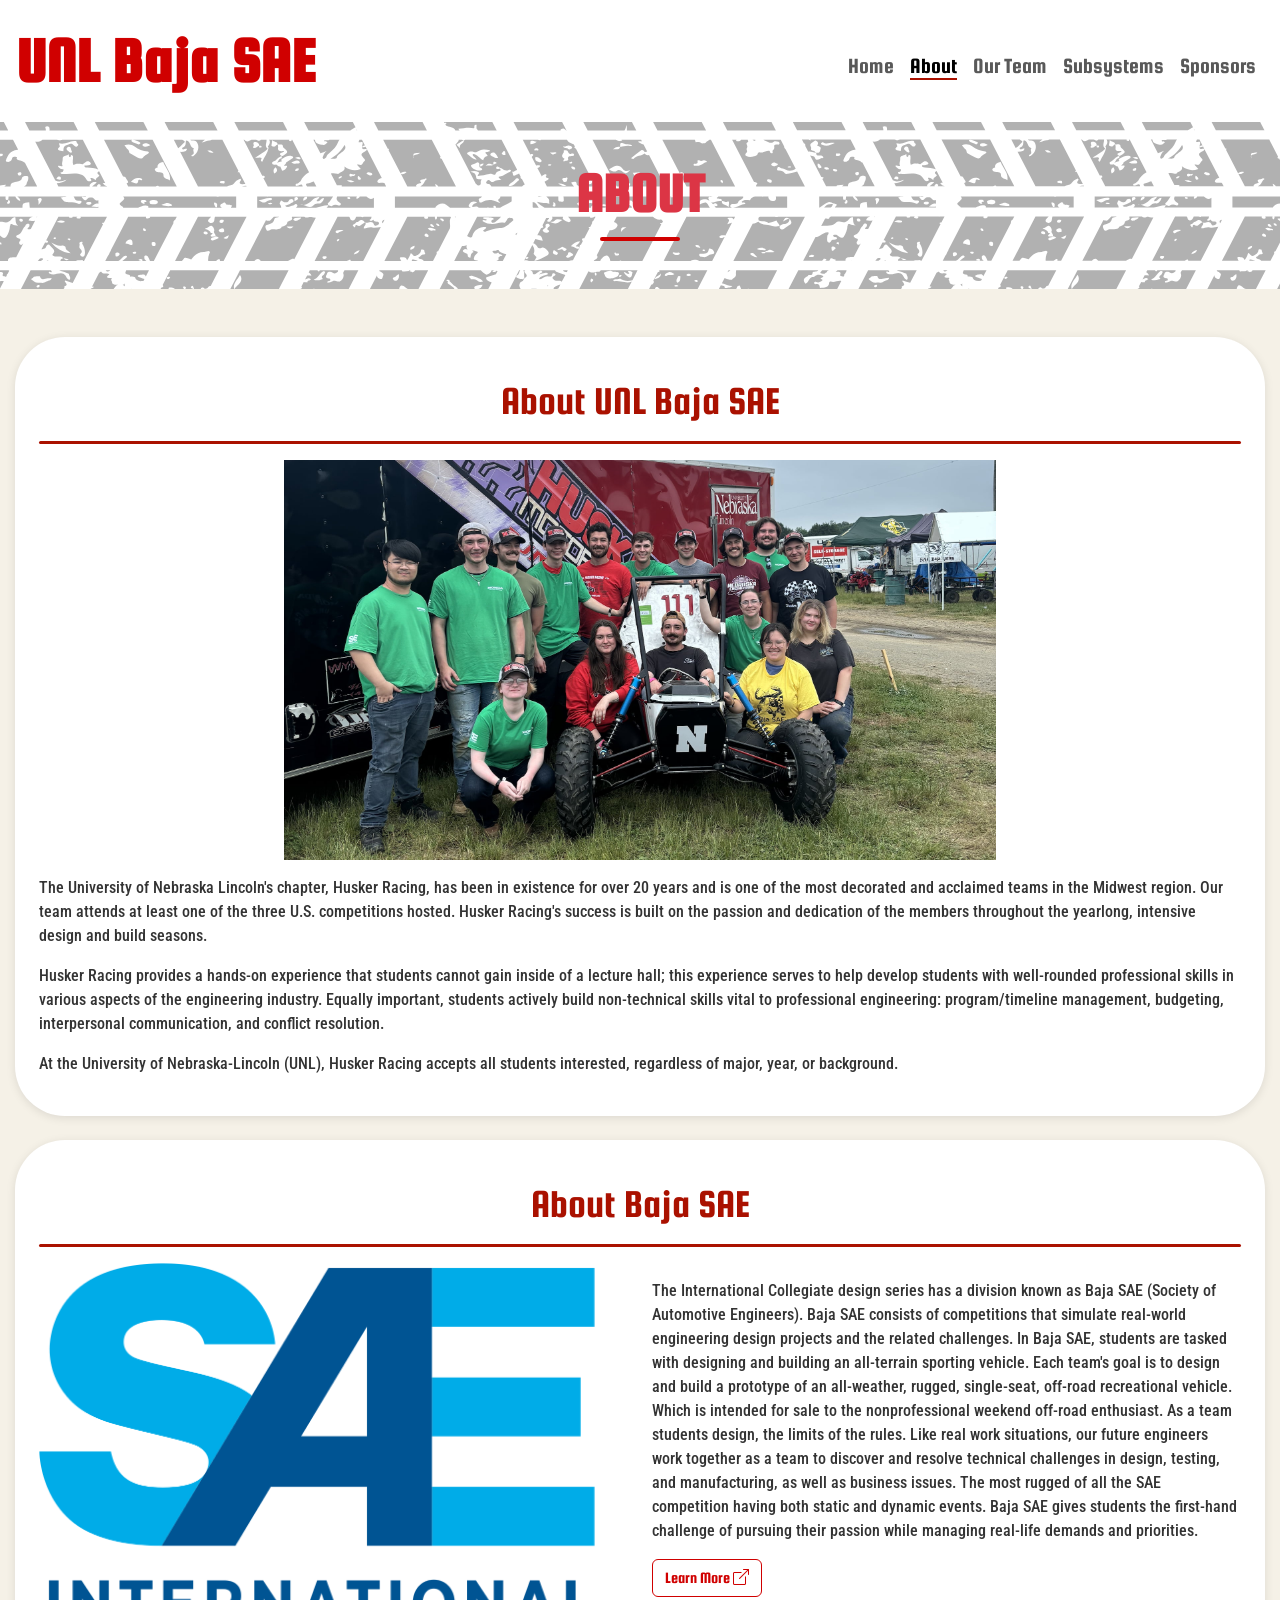
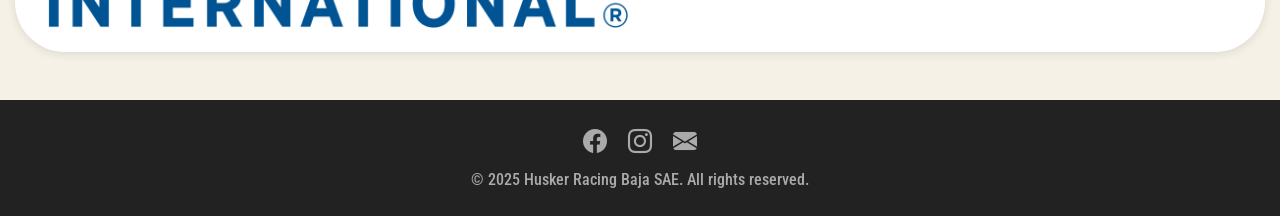
==== about/index.html @ 821fab27 "Update UI, fonts, mobile responsive ness and sponsor page" ====
<!DOCTYPE html>
<html lang="en">

<head>
  <meta charset="UTF-8">
  <meta name="viewport" content="width=device-width, initial-scale=1.0">
  <title>About - UNL Baja SAE</title>
  <meta name="description"
    content="About UNL Baja SAE: a student-led engineering team dedicated to designing, building, and competing in off-road vehicle challenges.">
  <meta property="og:image" content="https://unl-baja-sae.github.io/unl-baja-sae/images/logo.png">
  <meta property="og:url" content="https://unl-baja-sae.github.io/unl-baja-sae/about/">

  <link rel="preload" as="image" href="../images/image-20250615-183707-6cdb8ff7.jpg">
  <link rel="icon" type="image/x-icon" href="../favicon/favicon.ico">

  <link rel="icon" type="image/png" sizes="16x16" href="../favicon/favicon-16x16.png">
  <link rel="icon" type="image/png" sizes="32x32" href="../favicon/favicon-32x32.png">
  <link rel="icon" type="image/png" sizes="48x48" href="../favicon/favicon-48x48.png">

  <link rel="apple-touch-icon" sizes="180x180" href="../favicon/apple-touch-icon.png">
  <link rel="icon" type="image/png" sizes="192x192" href="../favicon/android-chrome-192x192.png">
  <link rel="icon" type="image/png" sizes="512x512" href="../favicon/android-chrome-512x512.png">

  <link rel="preload" href="https://fonts.googleapis.com/css2?family=Roboto+Condensed:wght@500&family=Squada+One&display=swap"
    as="style" onload="this.onload=null;this.rel='stylesheet'">
  <noscript>
    <link href="https://fonts.googleapis.com/css2?family=Roboto+Condensed:wght@500&family=Squada+One&display=swap"
      rel="stylesheet">
  </noscript>

  <link rel="preload" href="https://cdn.jsdelivr.net/npm/bootstrap-icons@1.11.3/font/bootstrap-icons.css" as="style"
    onload="this.onload=null;this.rel='stylesheet'">

  <link rel="preload" href="https://cdn.jsdelivr.net/npm/bootstrap@5.3.8/dist/css/bootstrap.min.css" as="style"
    onload="this.onload=null;this.rel='stylesheet'">
  <noscript>
    <link href="https://cdn.jsdelivr.net/npm/bootstrap@5.3.8/dist/css/bootstrap.min.css" rel="stylesheet">
  </noscript>

  <link rel="stylesheet" href="../css/style.css">
</head>

<body>

  <nav class="navbar navbar-expand-lg navbar-light bg-white fixed-top">
    <div class="container navbar-container">
      <a class="navbar-brand" href="../">UNL Baja SAE</a>

      <button class="navbar-toggler ms-auto" type="button" data-bs-toggle="collapse" data-bs-target="#navbarNav"
        aria-controls="navbarNav" aria-expanded="false" aria-label="Toggle navigation">
        <span class="navbar-toggler-icon"></span>
      </button>

      <div class="collapse navbar-collapse justify-content-end" id="navbarNav">
        <ul class="navbar-nav">
          <li class="nav-item"><a class="nav-link" href="../">Home</a></li>
          <li class="nav-item"><a class="nav-link active" href="#">About</a></li>
          <li class="nav-item"><a class="nav-link" href="../team/">Our Team</a></li>
          <li class="nav-item"><a class="nav-link" href="../subsystems/">Subsystems</a>
          </li>
          <li class="nav-item"><a class="nav-link " href="../sponsors/">Sponsors</a>
          </li>
        </ul>
      </div>
    </div>
  </nav>

  <main class="pt-3 mt-5">
    <div class="section-heading text-center my-5">
      <h1 class="fw-bold text-uppercase text-danger display-4">
        About
      </h1>
      <div class="heading-underline mx-auto mt-2"></div>
    </div>
    <div class="container content-container p-4 mt-4">
      <h1>About UNL Baja SAE</h1>
      <hr class="heading-line">

      <image class="main-img" src="../images/image-20250615-183707-6cdb8ff7.jpg" alt="Image of team"
        aria-label="Image of team"></image>
      <p>
        The University of Nebraska Lincoln's chapter, Husker Racing, has been in existence for over 20
        years and is one of the most decorated and acclaimed teams in the Midwest region. Our team attends
        at least one of the three U.S. competitions hosted. Husker Racing's success is built on the passion and
        dedication of the members throughout the yearlong, intensive design and build seasons.
      </p>
      <p>
        Husker Racing provides a hands-on experience that students cannot gain inside of a lecture
        hall; this experience serves to help develop students with well-rounded professional skills in various
        aspects of the engineering industry. Equally important, students actively build non-technical skills
        vital
        to professional engineering: program/timeline management, budgeting, interpersonal
        communication, and conflict resolution.
      </p>
      <p>
        At the University of Nebraska-Lincoln (UNL), Husker Racing accepts all students interested,
        regardless of major, year, or background.
      </p>
    </div>

    <div class="container content-container p-4 mt-4">

      <h1>About Baja SAE</h1>
      <hr class="heading-line">

      <div class="row row-cols-1 row-cols-lg-2">
        <div class="">
          <image class="img-fluid" src="../images/SAE_International_logo.svg.png" alt="Baja SAE Logo"
            aria-label="Baja SAE Logo"></image>
        </div>
        <div class="">
          <p>
            The International Collegiate design series has a division
            known as Baja SAE (Society of Automotive Engineers). Baja
            SAE consists of competitions that simulate real-world
            engineering design projects and the related challenges. In
            Baja SAE, students are tasked with designing and building an
            all-terrain sporting vehicle. Each team's goal is to design and
            build a prototype of an all-weather, rugged, single-seat,
            off-road recreational vehicle. Which is intended for sale to the
            nonprofessional weekend off-road enthusiast. As a team
            students design, the limits of the rules. Like real work
            situations, our future engineers work together as a team to
            discover and resolve technical challenges in design, testing,
            and manufacturing, as well as business issues. The most
            rugged of all the SAE competition having both static and
            dynamic events. Baja SAE gives students the first-hand
            challenge of pursuing their passion while managing real-life
            demands and priorities.
          </p>

          <a class="btn btn-outline-husker ms-auto" href="https://www.sae.org/events/student/about/baja"
            target="_blank">Learn More <i class="bi bi-box-arrow-up-right"></i></a>
        </div>
      </div>
    </div>
  </main>


  <footer class="site-footer mt-5 py-4">
    <div class="container text-center">
      <div class="mb-2">
        <a href="https://www.facebook.com/huskerracing" target="_blank" class="footer-icon me-3" alt="Facebook"
          aria-label="Facebook">
          <i class="bi bi-facebook"></i>
        </a>
        <a href="https://www.instagram.com/husker_baja" target="_blank" class="footer-icon me-3" alt="Instagram"
          aria-label="Instagram">
          <i class="bi bi-instagram"></i>
        </a>
        <a href="mailto:huskerracing@gmail.com" class="footer-icon" alt="Mail" aria-label="Mail">
          <i class="bi bi-envelope-fill"></i>
        </a>
      </div>
      <p class="mb-0">© 2025 Husker Racing Baja SAE. All rights reserved.</p>
    </div>
  </footer>

  <script src="https://cdn.jsdelivr.net/npm/bootstrap@5.3.8/dist/js/bootstrap.bundle.min.js" defer
    integrity="sha384-FKyoEForCGlyvwx9Hj09JcYn3nv7wiPVlz7YYwJrWVcXK/BmnVDxM+D2scQbITxI"
    crossorigin="anonymous"></script>

</body>

</html>
---- css/style.css ----
:root {
    --color-primary: #D00000;
    --color-primary-dark: #a10;
    --color-primary-darker: #a00;
    --color-secondary: #fff;
    --color-background: #F5F1E7;
    --color-dark: #222;
    --color-grey: #aaa;
    --color-black: #000;
    --color-gold: #FFD700;
    --color-silver: #C0C0C0;
    --color-bronze: #CD7F32;
    --color-light-grey: #f8f9fa;
}

html,
body {
    margin: 0;
    padding: 0;
    height: 100%;

}

body {
    font-family: "Squada One", 'Liberation Sans Narrow', Arial, sans-serif;
    background: var(--color-background);
    color: #333;
}


p {
    font-family: "Roboto Condensed", 'Liberation Sans Narrow', Arial, sans-serif;
    font-weight: 500;

}

h1,
p {
    margin: 0 0 10px 0;
    padding: 0;
}

/* Navbar */
.navbar-container {
    padding-left: 1rem;
    padding-right: 1rem;
    max-width: 100%;
}

#mainNavbar {
    width: 100%;
    background-color: rgba(255, 255, 255, 0);
    box-shadow: none;
    transition: background-color 0.3s ease, box-shadow 0.3s ease;
}

#mainNavbar.scrolled {
    background-color: rgba(255, 255, 255, 0.95) !important;
    box-shadow: 0 2px 5px rgba(0, 0, 0, 0.2);
}

.navbar-brand {
    font-size: 4rem;
    font-weight: 700;
    color: var(--color-primary) !important;
}

@media (max-width:480px) {
    .navbar-brand {
        font-size: 2rem;
    }
}

.navbar-nav .nav-link {
    display: flex;
    font-size: 1.4rem;

    border-radius: 0px;
    height: 2.5rem;
    overflow: hidden;
}


.t {
    position: relative;
    display: inline-block;
}

.navbar-nav .nav-link div:hover span {
    animation: move-up1 0.3s ease;


}

.navbar-nav .nav-link:hover {
    color: var(--color-primary-darker);
}

.navbar-nav .nav-link:hover .first-text span {
    animation: move-up1 0.3s ease;
}

.navbar-nav .nav-link:hover .second-text span {
    animation: move-up1 0.3s ease;
}

.navbar-nav .nav-link div span {
    animation: move-down 1s ease;
    color: #333;
    position: relative;
    display: inline-block;

}





@keyframes move-up1 {
    from {
        transform: translateY(0%);
    }

    to {
        transform: translateY(-100%);
    }
}

@keyframes move-down {
    to {
        transform: translateY(0%);
    }

    from {
        transform: translateY(-100%);
    }
}

.navbar-nav .nav-link.active {
    text-decoration: underline;
    text-decoration-color: var(--color-primary-dark);
    text-underline-offset: 5px;

}

.navbar-toggler {
    position: relative;
    top: 0;
    right: 0;
    z-index: 1050;
}

@media (max-width: 991.98px) {
    .navbar-collapse {
        position: absolute;
        top: 100%;
        left: 0;
        width: 100vw;
        background-color: rgba(255, 255, 255, 0.95);
        z-index: 1050;
    }

    .navbar-collapse .nav-link {
        display: block;
        width: 100%;
        text-align: center;
        margin: 0.25rem 0;
        padding-right: 0.5rem;
        transition: none;
    }

    #mainNavbar {
        padding-right: 1rem;
    }
}

/* Content Containers */
.content {
    padding: 2rem;
    background: var(--color-secondary);
    margin: 1rem auto;
    max-width: 800px;
    border-radius: 8px;
    box-shadow: 0 2px 5px rgba(0, 0, 0, 0.1);
}

.content-container {
    background-color: var(--color-secondary);
    border-radius: 50px;
    box-shadow: 0 2px 10px rgba(0, 0, 0, 0.1);
    max-width: 1250px;
}

.content-container h1 {
    text-align: center;
    color: var(--color-primary-dark);
}

.content-container h1,
.content-container p {
    margin-top: 1rem;
    margin-bottom: 1rem;
}

.content-container::after {
    content: "";
    display: table;
    clear: both;
}

/* Headings */
.heading-wrapper {
    text-align: center;
}

.heading-container {
    display: inline-block;
    background-color: var(--color-secondary);
    border-radius: 50px;
    box-shadow: 0 2px 10px rgba(0, 0, 0, 0.1);
    padding: 1rem 2rem;
}

.heading-container h1 {
    margin: 0;
    font-size: 3rem;
    color: var(--color-primary);
}

.heading-line {
    border: none;
    height: 3px;
    background-color: var(--color-primary-dark);
    margin: 0.5rem 0 1rem 0;
    border-radius: 2px;
    opacity: 100%;
}

.level-heading {
    text-align: center;
    width: 100%;
    color: var(--color-secondary);
    padding: 0.5rem 1rem;
    padding-bottom: 3rem;
    display: inline-block;
}

.level-heading span {
    font-size: 2rem;
    font-weight: 600;
}

.level-heading.platinum {
    background-color: #E5E4E2;
    color: var(--color-black);
}

.level-heading.gold {
    background-color: var(--color-gold);
    color: var(--color-black);
}

.level-heading.silver {
    background-color: var(--color-silver);
    color: var(--color-black);
}

.level-heading.bronze {
    background-color: var(--color-bronze);
    color: var(--color-black);
}

/* Images */
img {
    object-fit: cover;
    object-position: center;
}

.main-img {
    display: block;
    margin: 0 auto;
    object-fit: cover;
    max-width: 100%;
    max-height: 400px;
}

.diagram-img {
    display: block;
    margin: 0 auto;
    max-width: 700px;
}

/* Hero */
.hero {
    position: relative;
    width: 100%;
    height: 100vh;
    overflow: hidden;
}

.hero-image {
    width: 100%;
    height: 100%;
    object-fit: cover;
    object-position: center right;
    display: block;
}

.hero-text-container {
    position: absolute;
    top: 50%;
    left: 0;
    transform: translateY(-50%);
    padding: 1.5rem 2rem;
    width: 45vw;
    box-shadow: 0 5px 15px rgba(0, 0, 0, 0.2);
    opacity: 0;
    background: linear-gradient(135deg, rgba(255, 255, 255, 0.95), rgba(245, 245, 245, 0.7));
    clip-path: polygon(0 0, 100% 0, 90% 100%, 0% 100%);
    animation: slideIn 1s forwards 0.3s;
}

.hero-text span {
    display: inline-block;
    opacity: 0;
    transform: translateY(50px);
    animation: floatIn 0.8s forwards;
}

.hero-text span:nth-child(1) {
    animation-delay: 1.1s;
}

.hero-text span:nth-child(3) {
    animation-delay: 1.2s;
}


@keyframes floatIn {
    to {
        opacity: 1;
        transform: translateY(0);
    }
}

@keyframes slideIn {
    from {
        transform: translateY(-50%) translateX(-100%);
        opacity: 0;
    }

    to {
        transform: translateY(-50%) translateX(0);
        opacity: 1;
    }
}

.hero-text {
    font-size: clamp(6rem, 4rem, 8rem);
    font-weight: 900;
    color: var(--color-primary);
    line-height: 1.1;
}

/* Image Wrappers */
.image-wrapper {
    float: left;
    width: 60%;
    margin-right: 2rem;
    position: relative;
}

.image-wrapper .diagram-img,
.image-wrapper .main-img {
    display: block;
    width: 100%;
    height: auto;
}

#desc-card {
    float: left;
    min-width: 35%;
    max-width: 30%;
}

.image-wrapper svg {
    pointer-events: none;
}

#desc-img {
    max-width: 100%;
    height: 18rem;
    object-fit: cover;
    object-position: center;
    display: block;
}

/* Buttons */
.image-wrapper .btn {
    position: absolute;
    font-size: clamp(0.75rem, 1.2vw, 1.2rem);
    padding: clamp(0.3rem, 0.5vw, 0.5rem) clamp(0.6rem, 1vw, 1rem);
    cursor: pointer;
    white-space: nowrap;
    z-index: 10;
    background-color: var(--color-secondary);
    border: 2px solid var(--color-primary);
    color: var(--color-primary);
    border-radius: 8px;
    transition: all 0.3s ease;
}

.image-wrapper .btn:hover,
.image-wrapper .btn.active,
input[type="radio"]:checked+.btn {
    background-color: var(--color-primary);
    color: var(--color-secondary);
}

/* Button Positions */
#btn-body {
    top: 76%;
    left: 0%;
}

#btn-electronics {
    top: 9%;
    left: 78%;
}

#btn-susp {
    top: 81%;
    left: 80%;
}

#btn-powertrain {
    top: 65%;
    left: 0%;
}

#btn-chassis {
    top: 15%;
    left: 0%;
}

#btn-controls {
    top: 21%;
    left: 81%;
}

/* Cards & Teams */
.card-text {
    min-height: 8rem;
}

.card h5 {
    color: var(--color-primary);
}

.team-img {
    max-height: 17rem;
}

/* Countdown */
.countdown {
    font-size: 10rem;
    text-align: center;
    color: var(--color-primary-dark);

}

.counter .countdown {
    color: var(--color-secondary);
    margin-bottom: 0;
    padding-bottom: 0;
}

.countdown-container .row {
    justify-content: center;
    align-items: center;
}

.countdown-desc {
    text-align: center;
    color: var(--color-secondary);
    padding-top: 0;
    font-size: 1rem;
}

/* Counters */
.counter {

    display: flex;
    flex-direction: column;

    justify-content: center;
    align-items: center;
    border-radius: 16px;
    padding: 1rem 0.5rem;
    border-radius: 16px;
    background-color: var(--color-primary-darker);
}

/* Section Headings */
.section-heading {
    position: relative;
    background-color: var(--color-secondary);
    overflow: hidden;
    padding: 3rem 1rem;
}

.section-heading::before {
    content: "";
    position: absolute;
    top: 0;
    left: -50px;
    width: 120%;
    height: 100%;
    padding: 3rem 1rem;
    background: url("../images/tracks.svg") no-repeat;
    background-size: auto 100%;
    background-position: left center;
    opacity: 0.3;
    z-index: 0;
}

.section-heading h1 {
    position: relative;
    z-index: 1;
}

.countdown-container .row>div {
    display: flex;
    justify-content: center;
    align-items: center;
}

.heading-underline {
    width: 80px;
    height: 4px;
    background-color: var(--color-primary);
    border-radius: 2px;
    margin: 0 auto;
    position: relative;
    z-index: 1;
}

.semi-colon {
    justify-content: center;
    align-items: center;
}

/* Mobile adjustments */
@media (max-width: 768px) {
    .semi-colon {
        font-size: 3rem !important;
    }


    .counter .countdown {
        font-size: 2.5rem;
    }

    .counter .countdown-desc {
        font-size: 0.9rem;
    }


}

@media (max-width: 480px) {

    .semi-colon {
        font-size: 3rem !important;
    }

    .counter .countdown {
        font-size: 2rem;
    }



}

/* Footer */
.site-footer {
    background-color: var(--color-dark);
    color: var(--color-grey);
    text-align: center;
    padding: 1rem;
    margin-top: 2rem;
}

.site-footer a.footer-icon {
    color: var(--color-grey);
    font-size: 1.5rem;
    text-decoration: none;
    transition: color 0.3s ease;
}

.site-footer a.footer-icon:hover {
    color: var(--color-primary);
}

/* Buttons */
.btn-outline-husker {
    color: var(--color-primary);
    border-color: var(--color-primary);
    background-color: transparent;
    transition: all 0.3s ease;
}

.btn-outline-husker:hover,
.btn-outline-husker:focus {
    color: var(--color-secondary);
    background-color: var(--color-primary);
    border-color: var(--color-primary);
}

/* Media Queries */
@media (max-width:768px) {

    .image-wrapper,
    #desc-card {
        position: relative;
        float: none;
        width: 100%;
        margin: 0 auto;
    }

    #desc-card {
        max-width: 100%;
    }

    #desc-img {
        object-fit: contain;
    }

    .image-wrapper .btn {
        padding: 0.2rem 0.5rem;
    }

    #btn-body {
        top: 75%;
        left: 0%;
        font-size: clamp(0.7rem, 2vw, 1rem);
    }

    #btn-electronics {
        top: 9%;
        left: 80%;
        font-size: clamp(0.7rem, 2vw, 1rem);
    }

    #btn-susp {
        top: 81%;
        left: 78%;
        font-size: clamp(0.7rem, 2vw, 1rem);
    }

    #btn-powertrain {
        top: 65%;
        left: 0%;
        font-size: clamp(0.7rem, 2vw, 1rem);
    }

    #btn-chassis {
        top: 15%;
        left: 0%;
        font-size: clamp(0.7rem, 2vw, 1rem);
    }

    #btn-controls {
        top: 21%;
        left: 81%;
        font-size: clamp(0.7rem, 2vw, 1rem);
    }

    .countdown {
        font-size: clamp(1rem, 1vw, 10rem);
    }
}

@media (max-width:480px) {
    #btn-body {
        top: 75%;
        left: 0%;
        font-size: clamp(0.65rem, 2.5vw, 0.9rem);
    }

    #btn-electronics {
        top: 8%;
        left: 81%;
        font-size: clamp(0.65rem, 2.5vw, 0.9rem);
    }

    #btn-susp {
        top: 80%;
        left: 80%;
        font-size: clamp(0.65rem, 2.5vw, 0.9rem);
    }

    #btn-powertrain {
        top: 64%;
        left: 0%;
        font-size: clamp(0.7rem, 2vw, 1rem);
    }

    #btn-chassis {
        top: 14%;
        left: 0%;
        font-size: clamp(0.7rem, 2vw, 1rem);
    }

    #btn-controls {
        top: 21%;
        left: 81%;
        font-size: clamp(0.7rem, 2vw, 1rem);
    }
}

/* Accordions */
.custom-accordion .accordion-item {
    border: none;
    margin-bottom: 1rem;
    border-radius: 12px;
    overflow: hidden;
    box-shadow: 0 4px 15px rgba(0, 0, 0, 0.1);
    transition: transform 0.2s ease, box-shadow 0.2s ease;
}

.custom-accordion .accordion-item:hover {
    transform: translateY(-3px);
    box-shadow: 0 6px 20px rgba(0, 0, 0, 0.15);
}

.custom-accordion .accordion-button {
    background: linear-gradient(135deg, var(--color-primary-dark), #c33);
    color: var(--color-secondary);
    font-weight: 600;
    font-size: 1.2rem;
    text-transform: uppercase;
    padding: 1.2rem;
    letter-spacing: 0.5px;
}

.custom-accordion .accordion-button.collapsed {
    background: var(--color-light-grey);
    color: var(--color-primary-dark);
    border-top: 3px solid var(--color-primary-dark);
}

.custom-accordion .accordion-button i {
    font-size: 1.3rem;
}

.custom-accordion .accordion-body {
    background-color: var(--color-secondary);
    padding: 1.5rem;
    font-size: 1rem;
    line-height: 1.7;
    border-top: 1px solid #eee;
}

.custom-accordion .accordion-button:not(.collapsed)::after {
    filter: invert(1);
}

.icon svg {
    width: 1.25em;
    height: 1.25em;
    vertical-align: middle;
    fill: currentColor;
    display: inline-block;
    transition: transform 0.2s ease;
}

.custom-accordion .accordion-button:focus {
    box-shadow: 0 0 0 0.15rem rgba(208, 0, 0, 0.5);
    outline: none;
}

.icon.collapsed {
    color: var(--color-secondary);
    font-size: 1.5rem;
}

.icon.colapsed {
    color: var(--color-primary-dark);
    font-size: 1.5rem;
}

@media (prefers-reduced-motion:no-preference) {
    .accordion-collapse {
        transition: height 0.4s ease;
    }
}

/* Animations */
.hidden-element {
    opacity: 0;
}

.visible-element {
    animation: appear 1s ease 0.3s forwards;
}

@keyframes appear {
    from {
        opacity: 0;
        transform: translateY(50px);
    }

    to {
        opacity: 1;
        transform: translateY(0);
    }
}

/* Container 2 */
.container-2 {
    background: linear-gradient(to bottom, var(--color-primary-dark), var(--color-primary-darker));
    height: auto;
    color: var(--color-secondary);
    overflow: visible;
    text-align: center;
    padding-top: 0;
    margin-top: 0;
}

.carousel {
    overflow: visible;
}

.carousel-inner {
    overflow: visible;

}

.container-2 h2 {
    border-radius: 0 0 16px 16px;
    padding-left: 2rem;
    margin: 0 auto;
    padding-right: 2rem;
    background: linear-gradient(to bottom, rgba(255, 255, 255, 0.9), rgba(255, 255, 255, 0.65));
    width: calc(fit-content);
    color: var(--color-primary);
    text-align: center;
    padding-top: 0;
    width: fit-content;
}

/* Carousel */

.carousel-inner .carousel-item.active,
.carousel-inner .carousel-item-next,
.carousel-inner .carousel-item-prev {
    display: flex;
}


@media (min-width:768px) {

    .carousel-inner .carousel-item-end.active,
    .carousel-inner .carousel-item-next {
        transform: translateX(33.33%);
    }

    .carousel-inner .carousel-item-start.active,
    .carousel-inner .carousel-item-prev {
        transform: translateX(-33.33%);
    }

    .carousel-inner .carousel-item-end,
    .carousel-inner .carousel-item-start {
        transform: translateX(0);
    }
}




#next-btn,
#prev-btn {
    background-color: rgb(0, 0, 0);
    border-radius: 5px;
    position: relative;
    z-index: 1000;
    top: 55%;
}

.pic-col {
    width: 33.33%;
    padding: 1rem;
    background-color: var(--color-primary-darker);

}


.img-cont {

    transition: transform 0.3s ease, box-shadow 0.3s ease;
}

.img-cont {
    background-color: #fff;
    backdrop-filter: blur(6px);
    border: 1px solid rgba(255, 255, 255, 0.15);
    border-radius: 16px;
    box-shadow: 0 4px 15px rgba(0, 0, 0, 0.3);
    padding: 0.5rem;
}

.img-cont img {
    object-fit: cover;

    border-radius: 11px;
    object-position: center;
    display: block;
    width: 100%;
    height: auto;
}




.img-cont:hover {
    transform: scale(1.05);
    box-shadow: 0 8px 20px rgba(0, 0, 0, 0.2);
}


@media (max-width: 576px) {

    .hero-text-container {
        width: 90vw;
        top: 70%;
        padding: 1rem 1.5rem;
    }

    .hero-text {
        font-size: 4rem;
        text-align: center;
    }

    .hero-wrapper {
        width: 100%;
        height: 100vh;
        overflow: hidden;
        position: relative;
    }

    .hero-image {
        width: 100%;
        height: 100%;
        object-fit: cover;
        object-position: 90% 50%;
        transform: translateY(-10%);
        display: block;
    }

    .content-container {
        max-width: calc(100vw - 1rem);
        margin: 0 auto;
    }
}


.beat-animation {
    animation: beat 0.5s ease-out;
}

@keyframes beat {
    0% {
        transform: scale(1);
    }

    50% {
        transform: scale(1.1);
    }

    100% {
        transform: scale(1);
    }
}

.logo {
    display: flex;
    justify-content: center;
    /* horizontal center */
    align-items: center;
    padding:3rem;
}

.logo img {
    display: flex;
    margin: auto;
    object-fit: contain;
    object-position: center;

}
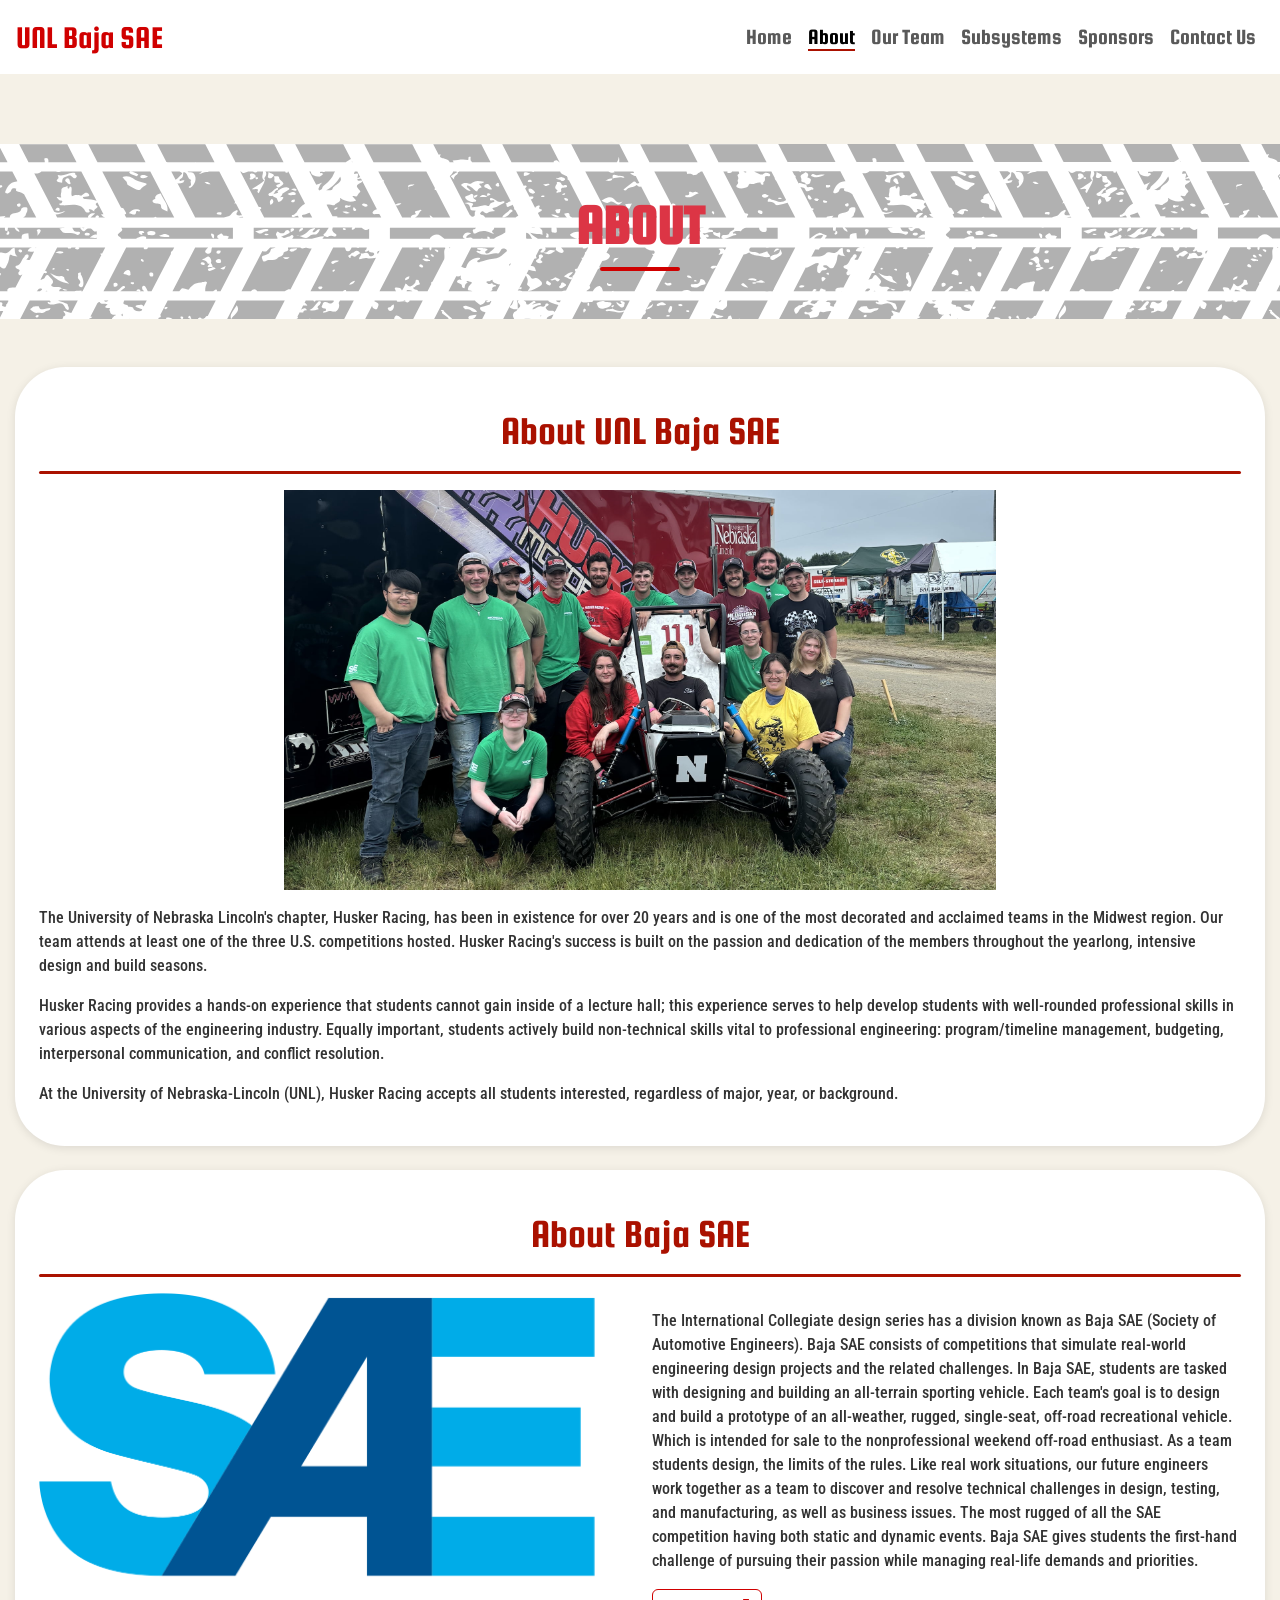
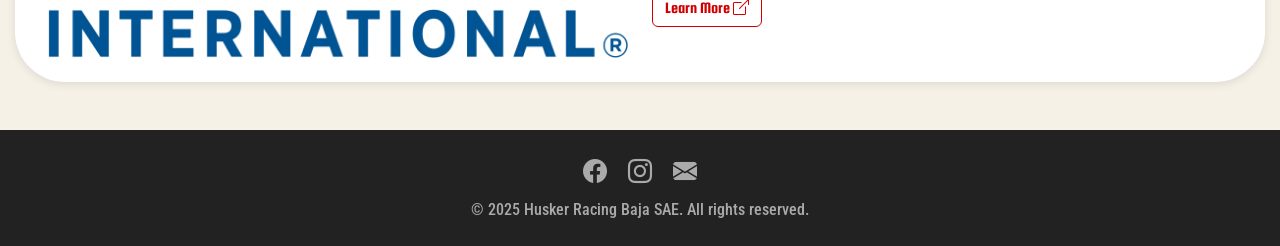
==== commit 09fe0f81: "Added contact page, updated photos, fixed image carousel bug, random spelling and wording fixes" ====
--- a/about/index.html
+++ b/about/index.html
@@ -56,10 +56,9 @@
           <li class="nav-item"><a class="nav-link" href="../">Home</a></li>
           <li class="nav-item"><a class="nav-link active" href="#">About</a></li>
           <li class="nav-item"><a class="nav-link" href="../team/">Our Team</a></li>
-          <li class="nav-item"><a class="nav-link" href="../subsystems/">Subsystems</a>
-          </li>
-          <li class="nav-item"><a class="nav-link " href="../sponsors/">Sponsors</a>
-          </li>
+          <li class="nav-item"><a class="nav-link" href="../subsystems/">Subsystems</a></li>
+          <li class="nav-item"><a class="nav-link " href="../sponsors/">Sponsors</a></li>
+          <li class="nav-item"><a class="nav-link" href="../contact/">Contact Us</a></li>
         </ul>
       </div>
     </div>
--- a/css/style.css
+++ b/css/style.css
@@ -28,7 +28,7 @@
 }
 
 
-p {
+p, .accordion-body, form {
     font-family: "Roboto Condensed", 'Liberation Sans Narrow', Arial, sans-serif;
     font-weight: 500;
 
@@ -36,7 +36,7 @@
 
 h1,
 p {
-    margin: 0 0 10px 0;
+   
     padding: 0;
 }
 
@@ -49,8 +49,11 @@
 
 #mainNavbar {
     width: 100%;
+   
     background-color: rgba(255, 255, 255, 0);
     box-shadow: none;
+    padding-top:12px;
+    padding-bottom: 1rem;
     transition: background-color 0.3s ease, box-shadow 0.3s ease;
 }
 
@@ -60,8 +63,10 @@
 }
 
 .navbar-brand {
-    font-size: 4rem;
-    font-weight: 700;
+    position: relative;
+
+    font-size: 2rem;
+    
     color: var(--color-primary) !important;
 }
 
@@ -75,8 +80,7 @@
     display: flex;
     font-size: 1.4rem;
 
-    border-radius: 0px;
-    height: 2.5rem;
+    height: auto;
     overflow: hidden;
 }
 
@@ -458,7 +462,10 @@
 }
 
 .team-img {
-    max-height: 17rem;
+ 
+    object-fit: cover;
+    object-position: center;
+    height: 215px;
 }
 
 /* Countdown */
@@ -473,6 +480,7 @@
     color: var(--color-secondary);
     margin-bottom: 0;
     padding-bottom: 0;
+   
 }
 
 .countdown-container .row {
@@ -485,6 +493,7 @@
     color: var(--color-secondary);
     padding-top: 0;
     font-size: 1rem;
+   
 }
 
 /* Counters */
@@ -506,10 +515,12 @@
     position: relative;
     background-color: var(--color-secondary);
     overflow: hidden;
+    margin-top: 5rem !important;
     padding: 3rem 1rem;
 }
 
 .section-heading::before {
+    
     content: "";
     position: absolute;
     top: 0;
@@ -549,7 +560,15 @@
     justify-content: center;
     align-items: center;
 }
-
+@media (min-width: 768px){
+    .countdown-desc{
+        
+     margin-top: -3rem;
+    }
+    .countdown{
+          margin-top: -2rem;
+    }
+}
 /* Mobile adjustments */
 @media (max-width: 768px) {
     .semi-colon {
@@ -564,6 +583,7 @@
     .counter .countdown-desc {
         font-size: 0.9rem;
     }
+    
 
 
 }
@@ -574,13 +594,22 @@
         font-size: 3rem !important;
     }
 
-    .counter .countdown {
-        font-size: 2rem;
-    }
-
-
-
-}
+     .countdown {
+        font-size: 3rem;
+        margin-top: -1rem;
+    }
+        .countdown-desc {
+        margin-top: -0.5rem;
+        margin-bottom: -0.5rem;
+    }
+
+    .countdown-container {
+        position: block;
+        margin-top: -2rem !important;
+    }
+
+}
+
 
 /* Footer */
 .site-footer {
@@ -828,13 +857,16 @@
     margin-top: 0;
 }
 
-.carousel {
-    overflow: visible;
-}
-
-.carousel-inner {
-    overflow: visible;
-
+
+.carousel,
+.carousel-inner{
+    width: 100%;
+    overflow-x: clip;
+    overflow-y: visible;
+
+}
+.carousel{
+    padding-bottom: 4rem;
 }
 
 .container-2 h2 {
@@ -877,6 +909,10 @@
     }
 }
 
+.carousel-control-prev, .carousel-control-next{
+    align-items: end !important;
+    height: 93%;
+}
 
 
 
@@ -885,15 +921,16 @@
     background-color: rgb(0, 0, 0);
     border-radius: 5px;
     position: relative;
-    z-index: 1000;
-    top: 55%;
+   
 }
 
 .pic-col {
     width: 33.33%;
     padding: 1rem;
     background-color: var(--color-primary-darker);
-
+    height: 90%;
+    position:relative;
+    z-index: 100;
 }
 
 
@@ -989,7 +1026,7 @@
     justify-content: center;
     /* horizontal center */
     align-items: center;
-    padding:3rem;
+    padding: 3rem;
 }
 
 .logo img {
@@ -998,4 +1035,10 @@
     object-fit: contain;
     object-position: center;
 
+}
+
+
+.form-control.is-valid, .was-validated .form-control:valid, .was-validated .form-select:valid  {
+    background-image: none !important;
+    padding-right: inherit;
 }
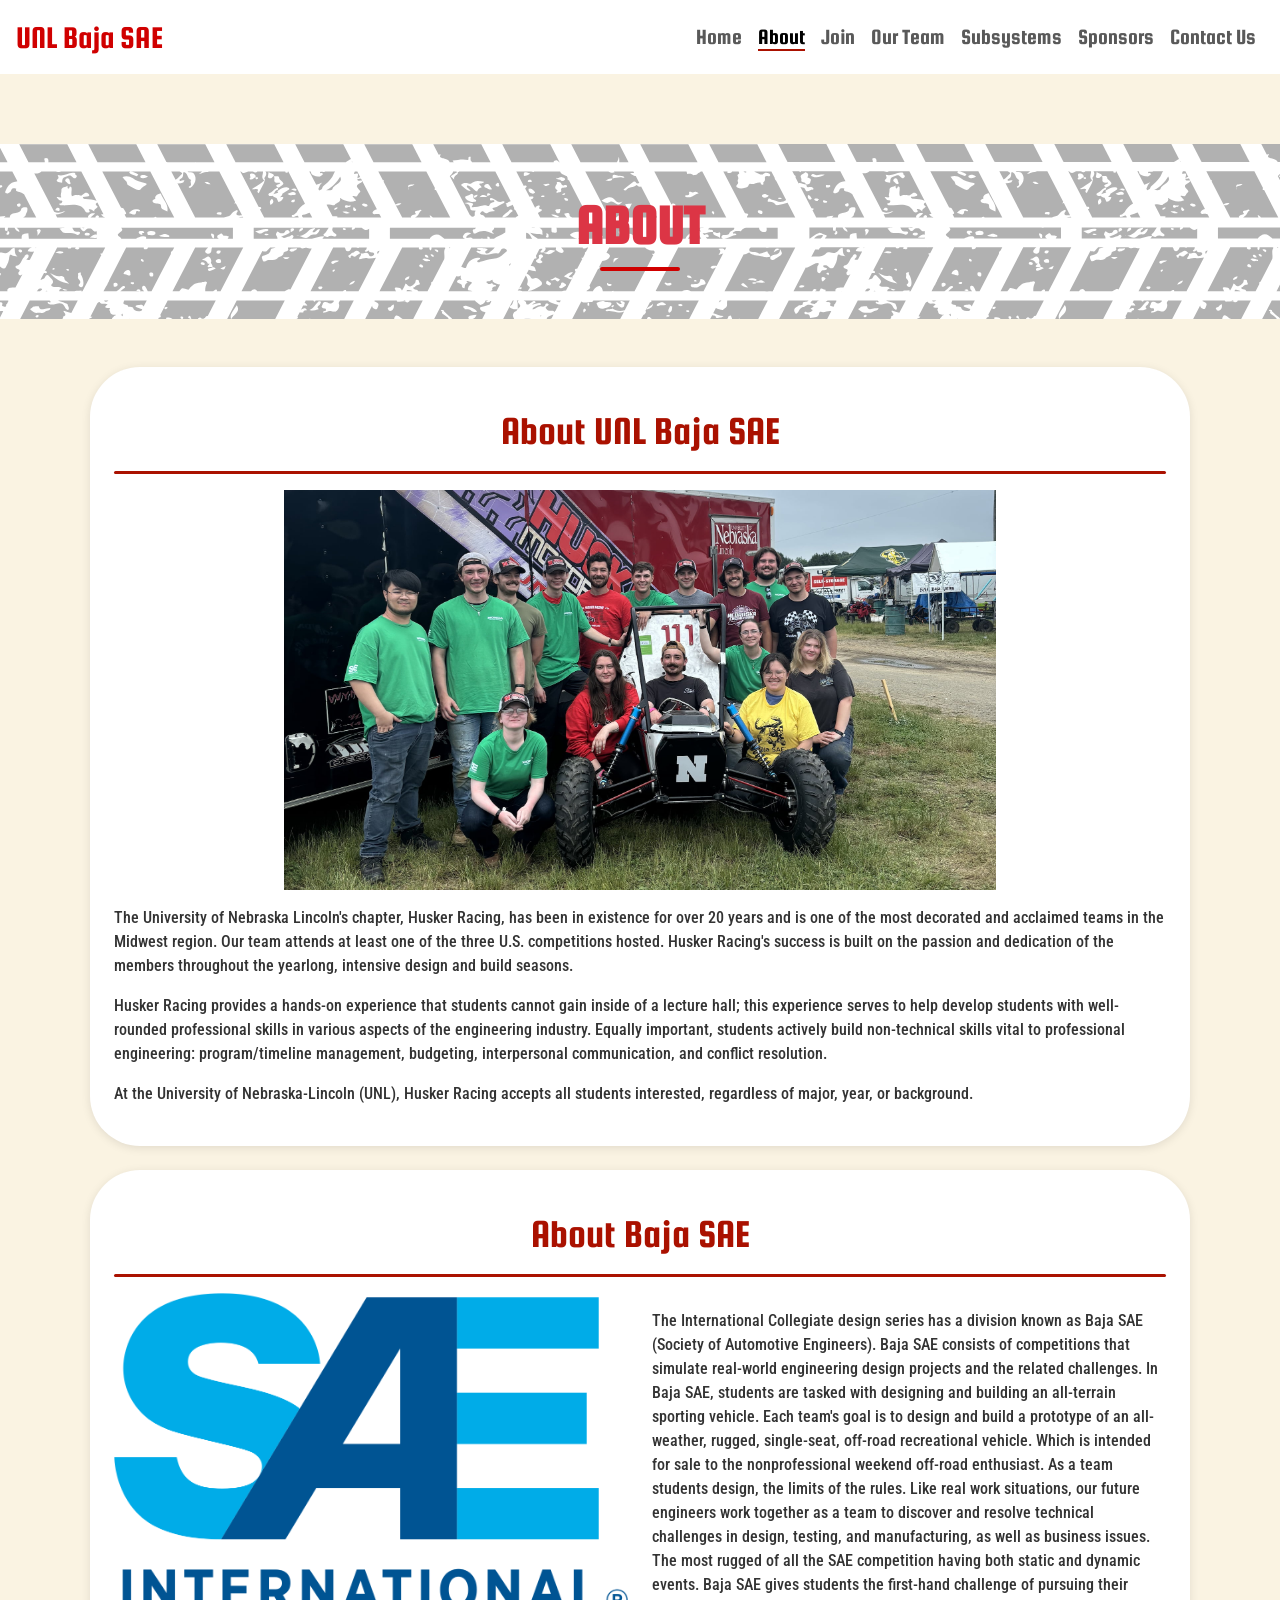
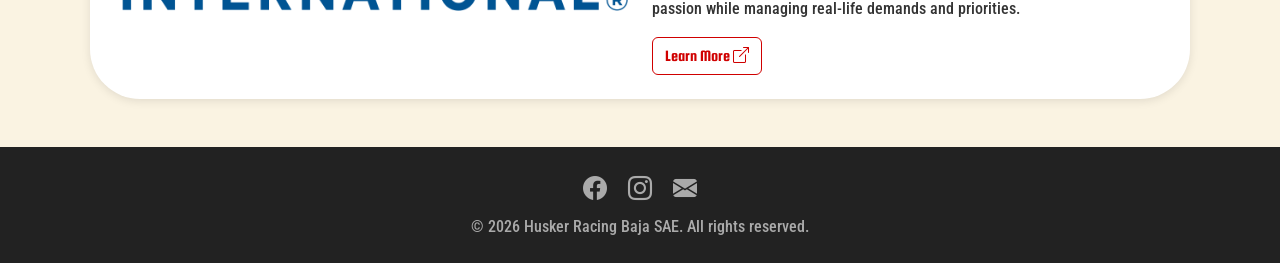
==== commit 2ebc649a: "Added join page and update site colors and overall ui" ====
--- a/about/index.html
+++ b/about/index.html
@@ -21,8 +21,9 @@
   <link rel="icon" type="image/png" sizes="192x192" href="../favicon/android-chrome-192x192.png">
   <link rel="icon" type="image/png" sizes="512x512" href="../favicon/android-chrome-512x512.png">
 
-  <link rel="preload" href="https://fonts.googleapis.com/css2?family=Roboto+Condensed:wght@500&family=Squada+One&display=swap"
-    as="style" onload="this.onload=null;this.rel='stylesheet'">
+  <link rel="preload"
+    href="https://fonts.googleapis.com/css2?family=Roboto+Condensed:wght@500&family=Squada+One&display=swap" as="style"
+    onload="this.onload=null;this.rel='stylesheet'">
   <noscript>
     <link href="https://fonts.googleapis.com/css2?family=Roboto+Condensed:wght@500&family=Squada+One&display=swap"
       rel="stylesheet">
@@ -55,6 +56,7 @@
         <ul class="navbar-nav">
           <li class="nav-item"><a class="nav-link" href="../">Home</a></li>
           <li class="nav-item"><a class="nav-link active" href="#">About</a></li>
+          <li class="nav-item"><a class="nav-link" href="../join/">Join</a></li>
           <li class="nav-item"><a class="nav-link" href="../team/">Our Team</a></li>
           <li class="nav-item"><a class="nav-link" href="../subsystems/">Subsystems</a></li>
           <li class="nav-item"><a class="nav-link " href="../sponsors/">Sponsors</a></li>
@@ -151,7 +153,7 @@
           <i class="bi bi-envelope-fill"></i>
         </a>
       </div>
-      <p class="mb-0">© 2025 Husker Racing Baja SAE. All rights reserved.</p>
+      <p class="mb-0">© 2026 Husker Racing Baja SAE. All rights reserved.</p>
     </div>
   </footer>
 
--- a/css/style.css
+++ b/css/style.css
@@ -3,7 +3,7 @@
     --color-primary-dark: #a10;
     --color-primary-darker: #a00;
     --color-secondary: #fff;
-    --color-background: #F5F1E7;
+    --color-background:#faf3e2;
     --color-dark: #222;
     --color-grey: #aaa;
     --color-black: #000;
@@ -192,9 +192,19 @@
     background-color: var(--color-secondary);
     border-radius: 50px;
     box-shadow: 0 2px 10px rgba(0, 0, 0, 0.1);
-    max-width: 1250px;
-}
-
+    
+}
+.accordion, .container-3, .content-container{
+    max-width: 1100px;
+}
+.paragraph-table{
+   font-family: "Roboto Condensed", 'Liberation Sans Narrow', Arial, sans-serif;
+    font-weight: 500;
+}
+.container-3 h1{
+    text-align: center;
+color: var(--color-primary-darker);
+}
 .content-container h1 {
     text-align: center;
     color: var(--color-primary-dark);
@@ -766,11 +776,14 @@
 .custom-accordion .accordion-button {
     background: linear-gradient(135deg, var(--color-primary-dark), #c33);
     color: var(--color-secondary);
-    font-weight: 600;
+    font-weight: 500;
     font-size: 1.2rem;
     text-transform: uppercase;
     padding: 1.2rem;
     letter-spacing: 0.5px;
+}
+.custom-accordion .faq .accordion-button{
+    text-transform: none;
 }
 
 .custom-accordion .accordion-button.collapsed {
@@ -996,10 +1009,11 @@
         display: block;
     }
 
-    .content-container {
-        max-width: calc(100vw - 1rem);
+    .content-container, .accordion, .container-3 {
+        max-width: 95vw;
         margin: 0 auto;
     }
+    
 }
 
 
@@ -1041,4 +1055,13 @@
 .form-control.is-valid, .was-validated .form-control:valid, .was-validated .form-select:valid  {
     background-image: none !important;
     padding-right: inherit;
+}
+
+.map-iframe{
+    max-width: 400px;
+    max-height: 300px;
+    width: calc(100vw - 15vw);
+    aspect-ratio: 4/3;
+    height: auto;
+
 }
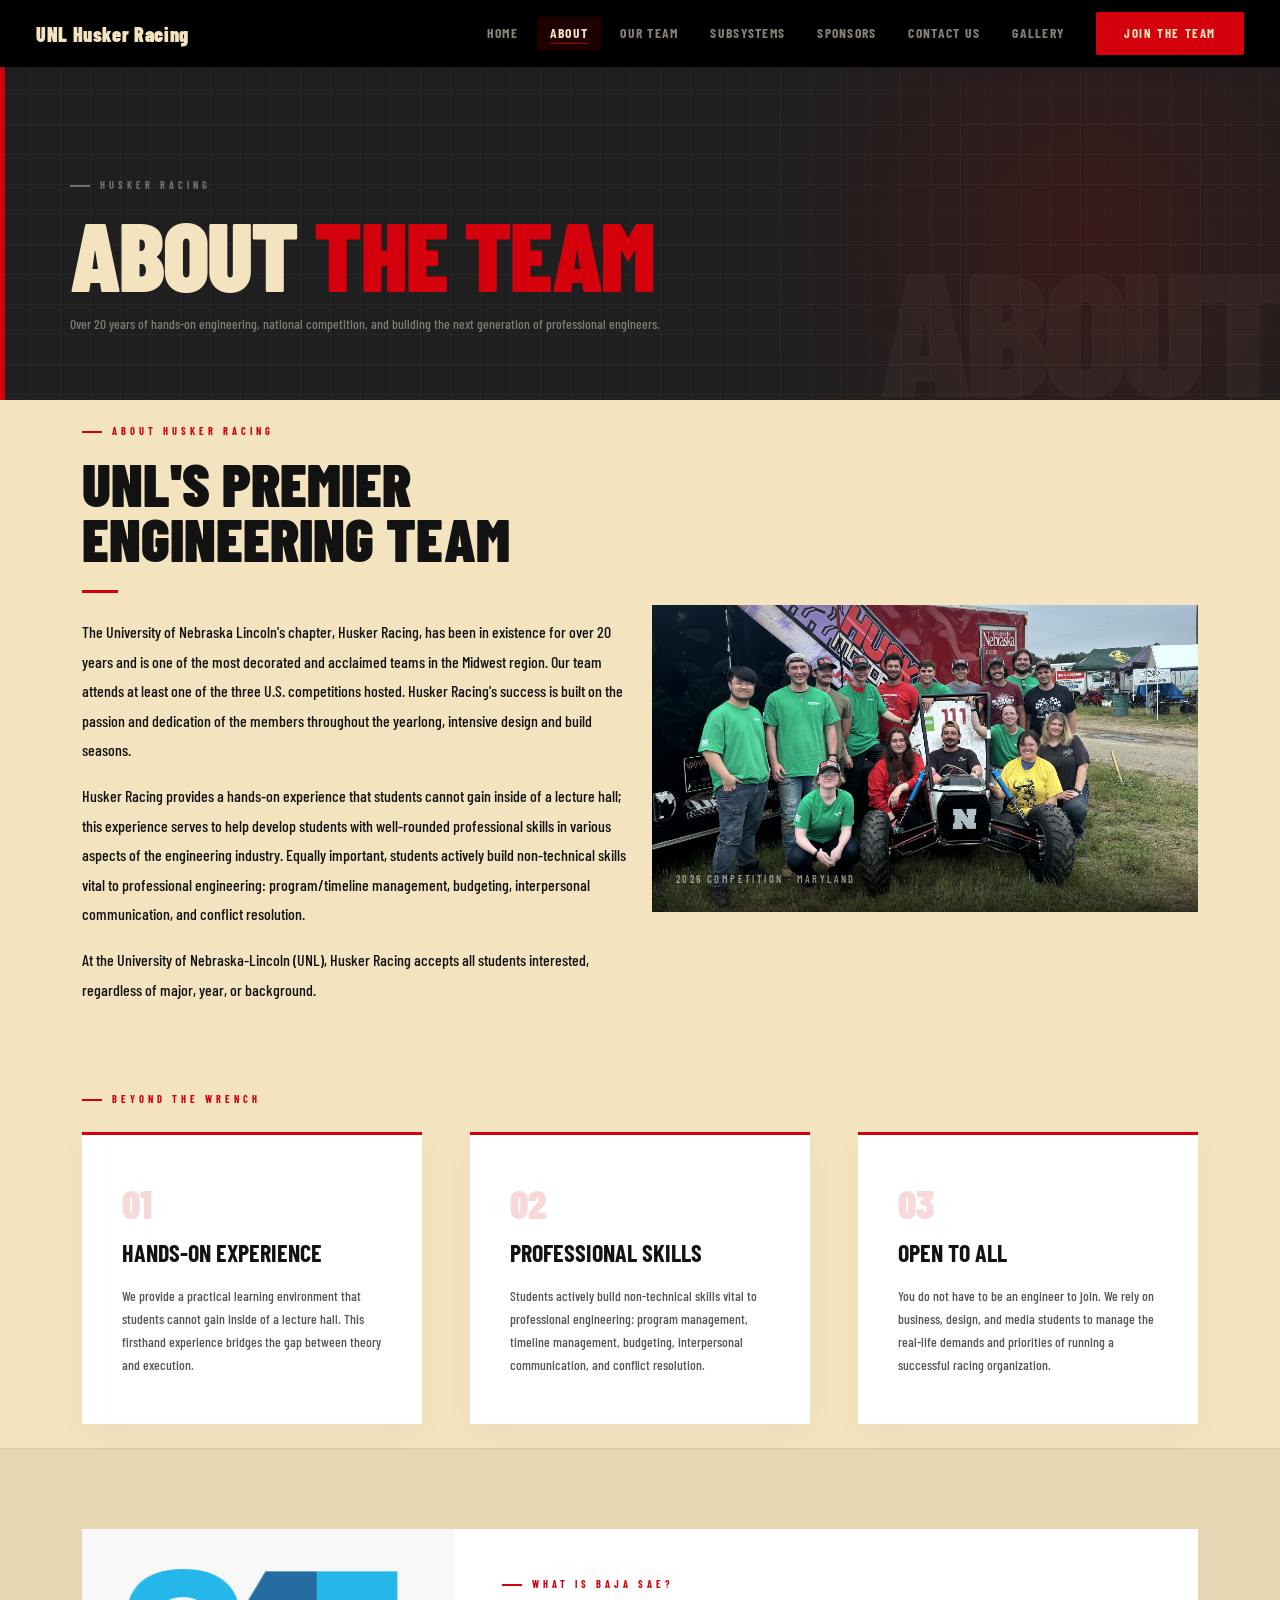
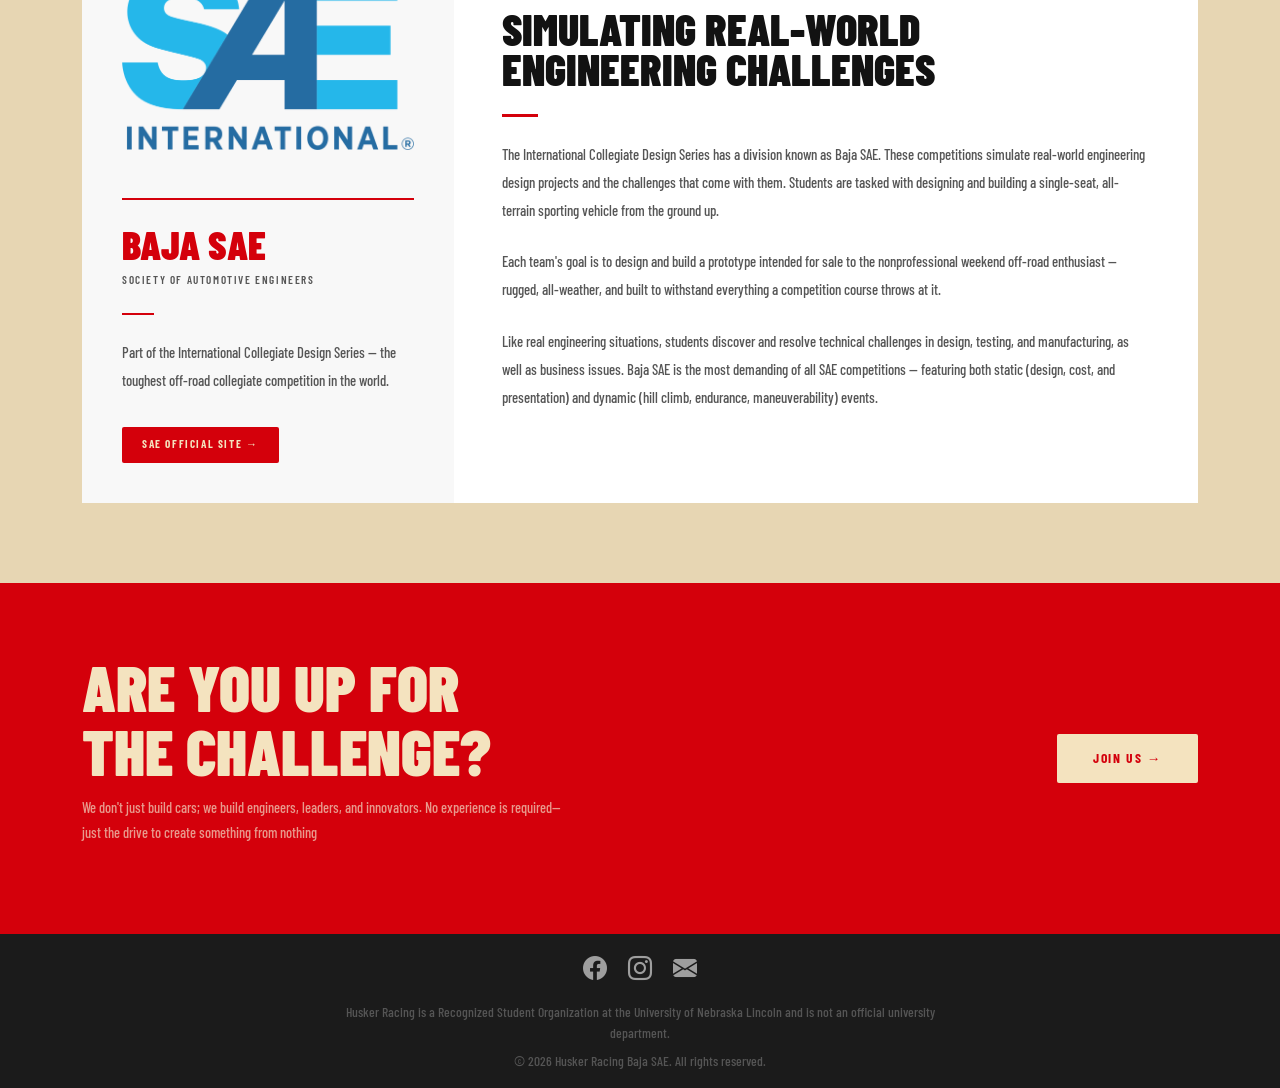
==== commit a23431a2: "Fully reworked ui and added gallery page" ====
--- a/about/index.html
+++ b/about/index.html
@@ -5,142 +5,240 @@
   <meta charset="UTF-8">
   <meta name="viewport" content="width=device-width, initial-scale=1.0">
   <title>About - UNL Baja SAE</title>
+
   <meta name="description"
     content="About UNL Baja SAE: a student-led engineering team dedicated to designing, building, and competing in off-road vehicle challenges.">
-  <meta property="og:image" content="https://unl-baja-sae.github.io/unl-baja-sae/images/logo.png">
-  <meta property="og:url" content="https://unl-baja-sae.github.io/unl-baja-sae/about/">
+  <meta property="og:title" content="About - UNL Baja SAE">
+  <meta property="og:image" content="https://husker-baja.org/images/logo.png">
+  <meta property="og:url" content="https://husker-baja.org/about/">
+
+  <link rel="icon" href="../favicon/favicon.ico" sizes="any">
+  <link rel="icon" href="../favicon/favicon-32x32.png" type="image/png">
+  <link rel="apple-touch-icon" href="../favicon/apple-touch-icon.png">
+  <link rel="manifest" href="../favicon/site.webmanifest">
 
   <link rel="preload" as="image" href="../images/image-20250615-183707-6cdb8ff7.jpg">
-  <link rel="icon" type="image/x-icon" href="../favicon/favicon.ico">
-
-  <link rel="icon" type="image/png" sizes="16x16" href="../favicon/favicon-16x16.png">
-  <link rel="icon" type="image/png" sizes="32x32" href="../favicon/favicon-32x32.png">
-  <link rel="icon" type="image/png" sizes="48x48" href="../favicon/favicon-48x48.png">
-
-  <link rel="apple-touch-icon" sizes="180x180" href="../favicon/apple-touch-icon.png">
-  <link rel="icon" type="image/png" sizes="192x192" href="../favicon/android-chrome-192x192.png">
-  <link rel="icon" type="image/png" sizes="512x512" href="../favicon/android-chrome-512x512.png">
-
-  <link rel="preload"
-    href="https://fonts.googleapis.com/css2?family=Roboto+Condensed:wght@500&family=Squada+One&display=swap" as="style"
-    onload="this.onload=null;this.rel='stylesheet'">
-  <noscript>
-    <link href="https://fonts.googleapis.com/css2?family=Roboto+Condensed:wght@500&family=Squada+One&display=swap"
-      rel="stylesheet">
-  </noscript>
-
-  <link rel="preload" href="https://cdn.jsdelivr.net/npm/bootstrap-icons@1.11.3/font/bootstrap-icons.css" as="style"
-    onload="this.onload=null;this.rel='stylesheet'">
-
-  <link rel="preload" href="https://cdn.jsdelivr.net/npm/bootstrap@5.3.8/dist/css/bootstrap.min.css" as="style"
-    onload="this.onload=null;this.rel='stylesheet'">
-  <noscript>
-    <link href="https://cdn.jsdelivr.net/npm/bootstrap@5.3.8/dist/css/bootstrap.min.css" rel="stylesheet">
-  </noscript>
+
+  <link rel="preconnect" href="https://fonts.googleapis.com">
+  <link rel="preconnect" href="https://fonts.gstatic.com" crossorigin>
+  <link href="https://fonts.googleapis.com/css2?family=Roboto+Condensed:wght@500&family=Squada+One&display=swap"
+    rel="stylesheet">
+  <link
+    href="https://fonts.googleapis.com/css2?family=Barlow+Condensed:wght@400;600;700;900&family=Barlow:wght@400;500;600&display=swap"
+    rel="stylesheet">
+
+  <link rel="stylesheet" href="https://cdn.jsdelivr.net/npm/bootstrap@5.3.8/dist/css/bootstrap.min.css">
+  <link rel="stylesheet" href="https://cdn.jsdelivr.net/npm/bootstrap-icons@1.11.3/font/bootstrap-icons.css">
+  <link rel="stylesheet" href="../css/about.css">
 
   <link rel="stylesheet" href="../css/style.css">
 </head>
 
 <body>
 
-  <nav class="navbar navbar-expand-lg navbar-light bg-white fixed-top">
-    <div class="container navbar-container">
-      <a class="navbar-brand" href="../">UNL Baja SAE</a>
-
-      <button class="navbar-toggler ms-auto" type="button" data-bs-toggle="collapse" data-bs-target="#navbarNav"
-        aria-controls="navbarNav" aria-expanded="false" aria-label="Toggle navigation">
-        <span class="navbar-toggler-icon"></span>
+  <nav class="navbar navbar-expand-lg fixed-top px-3 px-lg-4">
+    <div class="container-fluid">
+      <a class="navbar-brand" href="../">
+        UNL Husker Racing
+      </a>
+      <button class="navbar-toggler border-0 py-1" type="button" data-bs-toggle="collapse" data-bs-target="#navMenu">
+        <span class="navbar-toggler-icon" style="filter: invert(1);"></span>
       </button>
-
-      <div class="collapse navbar-collapse justify-content-end" id="navbarNav">
-        <ul class="navbar-nav">
+      <div class="collapse navbar-collapse justify-content-end" id="navMenu">
+        <ul class="navbar-nav py-3 py-lg-0 align-items-lg-center">
           <li class="nav-item"><a class="nav-link" href="../">Home</a></li>
-          <li class="nav-item"><a class="nav-link active" href="#">About</a></li>
-          <li class="nav-item"><a class="nav-link" href="../join/">Join</a></li>
+          <li class="nav-item"><a class="nav-link active" href="../about/">About</a></li>
           <li class="nav-item"><a class="nav-link" href="../team/">Our Team</a></li>
           <li class="nav-item"><a class="nav-link" href="../subsystems/">Subsystems</a></li>
-          <li class="nav-item"><a class="nav-link " href="../sponsors/">Sponsors</a></li>
+          <li class="nav-item"><a class="nav-link" href="../sponsors/">Sponsors</a></li>
           <li class="nav-item"><a class="nav-link" href="../contact/">Contact Us</a></li>
+          <li class="nav-item"><a class="nav-link " href="../gallery/">Gallery</a></li>
+
         </ul>
+        <a href="../join/" class="btn btn-scarlet ms-lg-3 mb-3 mb-lg-0">Join the Team</a>
       </div>
     </div>
   </nav>
 
   <main class="pt-3 mt-5">
-    <div class="section-heading text-center my-5">
-      <h1 class="fw-bold text-uppercase text-danger display-4">
-        About
-      </h1>
-      <div class="heading-underline mx-auto mt-2"></div>
-    </div>
-    <div class="container content-container p-4 mt-4">
-      <h1>About UNL Baja SAE</h1>
-      <hr class="heading-line">
-
-      <image class="main-img" src="../images/image-20250615-183707-6cdb8ff7.jpg" alt="Image of team"
-        aria-label="Image of team"></image>
-      <p>
-        The University of Nebraska Lincoln's chapter, Husker Racing, has been in existence for over 20
-        years and is one of the most decorated and acclaimed teams in the Midwest region. Our team attends
-        at least one of the three U.S. competitions hosted. Husker Racing's success is built on the passion and
-        dedication of the members throughout the yearlong, intensive design and build seasons.
-      </p>
-      <p>
-        Husker Racing provides a hands-on experience that students cannot gain inside of a lecture
-        hall; this experience serves to help develop students with well-rounded professional skills in various
-        aspects of the engineering industry. Equally important, students actively build non-technical skills
-        vital
-        to professional engineering: program/timeline management, budgeting, interpersonal
-        communication, and conflict resolution.
-      </p>
-      <p>
-        At the University of Nebraska-Lincoln (UNL), Husker Racing accepts all students interested,
-        regardless of major, year, or background.
-      </p>
-    </div>
-
-    <div class="container content-container p-4 mt-4">
-
-      <h1>About Baja SAE</h1>
-      <hr class="heading-line">
-
-      <div class="row row-cols-1 row-cols-lg-2">
-        <div class="">
-          <image class="img-fluid" src="../images/SAE_International_logo.svg.png" alt="Baja SAE Logo"
-            aria-label="Baja SAE Logo"></image>
-        </div>
-        <div class="">
-          <p>
-            The International Collegiate design series has a division
-            known as Baja SAE (Society of Automotive Engineers). Baja
-            SAE consists of competitions that simulate real-world
-            engineering design projects and the related challenges. In
-            Baja SAE, students are tasked with designing and building an
-            all-terrain sporting vehicle. Each team's goal is to design and
-            build a prototype of an all-weather, rugged, single-seat,
-            off-road recreational vehicle. Which is intended for sale to the
-            nonprofessional weekend off-road enthusiast. As a team
-            students design, the limits of the rules. Like real work
-            situations, our future engineers work together as a team to
-            discover and resolve technical challenges in design, testing,
-            and manufacturing, as well as business issues. The most
-            rugged of all the SAE competition having both static and
-            dynamic events. Baja SAE gives students the first-hand
-            challenge of pursuing their passion while managing real-life
-            demands and priorities.
-          </p>
-
-          <a class="btn btn-outline-husker ms-auto" href="https://www.sae.org/events/student/about/baja"
-            target="_blank">Learn More <i class="bi bi-box-arrow-up-right"></i></a>
-        </div>
-      </div>
-    </div>
+
+
+
+    <header class="page-header">
+      <div class="page-header-stripe"></div>
+      <div class="page-header-ghost">ABOUT</div>
+
+      <div class="container page-header-content">
+        <div class="eyebrow eyebrow-light mb-3">Husker Racing</div>
+        <h1 class="page-title">
+          About <span class="page-title-accent">the Team</span>
+        </h1>
+        <p class="page-subtitle">Over 20 years of hands-on engineering, national competition, and building the next
+          generation of professional engineers. </p>
+      </div>
+    </header>
+
+
+
+    <section>
+      <div class="container mt-4">
+        <div class="row align-items-center">
+
+
+          <div class="col-lg-6 order-lg-2 d-flex justify-content-center mb-5 mb-lg-0 ">
+            <div class="section-img-wrap">
+              <div class="inner-container">
+                <img class="img-fluid" src="../images/image-20250615-183707-6cdb8ff7.jpg" alt="Team Photo">
+                <div class="section-img-caption">2026 Competition · Maryland</div>
+              </div>
+            </div>
+          </div>
+          <div class="col-lg-6 order-lg-1 ">
+            <div class="section-content pt-sm-0">
+              <div class="eyebrow mb-3">About Husker Racing</div>
+              <h2 class="display-condensed section-title mb-0">Unl's Premier<br>Engineering Team</h2>
+              <div class="rule-red my-4"></div>
+              <p class="section-body">
+                The University of Nebraska Lincoln's chapter, Husker Racing, has been in existence for over 20
+                years and is one of the most decorated and acclaimed teams in the Midwest region. Our team attends
+                at least one of the three U.S. competitions hosted. Husker Racing's success is built on the passion
+                and
+                dedication of the members throughout the yearlong, intensive design and build seasons.
+              </p>
+              <p class="section-body">
+                Husker Racing provides a hands-on experience that students cannot gain inside of a lecture
+                hall; this experience serves to help develop students with well-rounded professional skills in various
+                aspects of the engineering industry. Equally important, students actively build non-technical skills
+                vital
+                to professional engineering: program/timeline management, budgeting, interpersonal
+                communication, and conflict resolution.
+              </p>
+              <p class="section-body">
+                At the University of Nebraska-Lincoln (UNL), Husker Racing accepts all students interested,
+                regardless of major, year, or background.
+              </p>
+
+            </div>
+          </div>
+        </div>
+      </div>
+    </section>
+
+
+    <section class="content-section p-4 pt-0">
+      <div class="container">
+        <div class="eyebrow mb-4">Beyond the Wrench</div>
+        <div class="row row-cols-3 row-cols-sm-1 justify-content-center gx-5 gy-3">
+
+          <div class="col-12 col-md-4">
+            <div class="value-card">
+              <div class="value-num">01</div>
+              <h3 class="value-title">Hands-on Experience</h3>
+              <p class="value-desc">We provide a practical learning environment that students cannot gain inside of a
+                lecture hall. This firsthand experience bridges the gap between theory and execution.</p>
+            </div>
+          </div>
+          <div class="col-12 col-md-4 ">
+            <div class="value-card">
+              <div class="value-num">02</div>
+              <h3 class="value-title">Professional Skills</h3>
+              <p class="value-desc">Students actively build non-technical skills vital to professional engineering:
+                program management, timeline management, budgeting, interpersonal communication, and conflict
+                resolution.</p>
+            </div>
+          </div>
+          <div class="col-12 col-md-4 ">
+            <div class="value-card">
+              <div class="value-num">03</div>
+              <h3 class="value-title">Open to All</h3>
+              <p class="value-desc">You do not have to be an engineer to join. We rely on business, design, and media
+                students to manage the real-life demands and priorities of running a successful racing organization.
+              </p>
+            </div>
+          </div>
+        </div>
+      </div>
+    </section>
+
+
+    <!-- ABOUT BAJA SAE -->
+    <section class="baja-section">
+      <div class="container">
+        <div class="row g-0 align-items-stretch">
+
+          <!-- Dark logo block -->
+          <div class="col-lg-4">
+
+            <div class="baja-logo-block">
+
+              <image class=" sae-logo" src="../images/SAE_International_logo.svg.png" alt="Baja SAE Logo"
+                aria-label="Baja SAE Logo"></image>
+              <div style="height:2px; width:100%; background:var(--scarlet); margin:1.5rem 0;"></div>
+
+              <div class="baja-logo-title">Baja <span style="color:var(--scarlet);">SAE</span></div>
+              <div class="baja-logo-sub">Society of Automotive Engineers</div>
+              <div style="height:2px; width:2rem; background:var(--scarlet); margin:1.5rem 0;"></div>
+              <p class="baja-body">
+                Part of the International Collegiate Design Series — the toughest off-road collegiate competition in
+                the world.
+              </p>
+              <a href="https://www.sae.org/events/student/about/baja" target="_blank" class="btn btn-scarlet mt-3"
+                style="font-size:0.7rem; padding:0.6rem 1.25rem;">
+                SAE Official Site →
+              </a>
+            </div>
+          </div>
+          <!-- Content -->
+          <div class="col-lg-8">
+            <div class="p-5" style=" background: #ffffff;; height: 100%;">
+              <div class="eyebrow mb-3">What is Baja SAE?</div>
+              <h3 class="display-condensed mb-0" style="font-size:clamp(1.75rem,4vw,2.75rem); color:var(--ink);">
+                Simulating Real-World<br>Engineering Challenges
+              </h3>
+              <div class="rule-red my-4"></div>
+              <p class="baja-body mb-4">
+                The International Collegiate Design Series has a division known as Baja SAE. These competitions
+                simulate real-world engineering design projects and the challenges that come with them. Students are
+                tasked with designing and building a single-seat, all-terrain sporting vehicle from the ground up.
+              </p>
+              <p class="baja-body mb-4">
+                Each team's goal is to design and build a prototype intended for sale to the nonprofessional weekend
+                off-road enthusiast — rugged, all-weather, and built to withstand everything a competition course
+                throws at it.
+              </p>
+              <p class="baja-body">
+                Like real engineering situations, students discover and resolve technical challenges in design,
+                testing, and manufacturing, as well as business issues. Baja SAE is the most demanding of all SAE
+                competitions — featuring both static (design, cost, and presentation) and dynamic (hill climb,
+                endurance, maneuverability) events.
+              </p>
+            </div>
+          </div>
+
+        </div>
+      </div>
+    </section>
+
+    <section class="join-section">
+      <div class="container">
+        <div class="row align-items-center gy-4">
+          <div class="col-lg-8">
+            <h2 class="display-condensed join-title">Are you up for<br> the challenge?</h2>
+            <p class="join-sub">We don't just build cars; we build engineers, leaders, and innovators. No experience is
+              required—just the drive to create something from nothing</p>
+          </div>
+          <div class="col-lg-4 text-lg-end">
+            <a href="../join/" class="btn btn-cream">Join Us →</a>
+          </div>
+        </div>
+      </div>
+    </section>
   </main>
 
 
-  <footer class="site-footer mt-5 py-4">
+  <footer class="site-footer">
     <div class="container text-center">
-      <div class="mb-2">
+      <div class="mb-3">
         <a href="https://www.facebook.com/huskerracing" target="_blank" class="footer-icon me-3" alt="Facebook"
           aria-label="Facebook">
           <i class="bi bi-facebook"></i>
@@ -153,7 +251,12 @@
           <i class="bi bi-envelope-fill"></i>
         </a>
       </div>
-      <p class="mb-0">© 2026 Husker Racing Baja SAE. All rights reserved.</p>
+      <p class="mb-2" style="font-size: 0.85rem; color: var(--mid); max-width: 600px; margin: 0 auto;">
+        Husker Racing is a Recognized Student Organization at the University of Nebraska Lincoln and is not an official
+        university department.
+      </p>
+      <p class="mb-0" style="font-size: 0.85rem; color: var(--mid);">© 2026 Husker Racing Baja SAE. All rights reserved.
+      </p>
     </div>
   </footer>
 
--- a/css/about.css
+++ b/css/about.css
@@ -0,0 +1,75 @@
+.baja-section {
+    background: var(--cream-dk);
+    padding: 5rem 0;
+    border-top: 1px solid rgba(0, 0, 0, 0.06);
+}
+
+.baja-logo-block {
+    background: oklch(0.98 0 360);
+    padding: 2.5rem;
+    display: flex;
+    flex-direction: column;
+    justify-content: center;
+    align-items: flex-start;
+    height: 100%;
+}
+
+.baja-logo-title {
+    font-family: 'Barlow Condensed', sans-serif;
+    font-weight: 900;
+    font-size: 2.5rem;
+    line-height: 1;
+    text-transform: uppercase;
+    color: var(--scarlet);
+}
+
+.baja-logo-sub {
+    font-size: 0.7rem;
+    color: var(--mid);
+    margin-top: 0.5rem;
+    letter-spacing: 0.1rem;
+    text-transform: uppercase;
+    font-family: 'Barlow Condensed', sans-serif;
+    font-weight: 600;
+}
+
+.baja-body {
+    font-size: 0.92rem;
+    color: var(--mid);
+    line-height: 1.9;
+}
+
+.sae-logo {
+    width: 100%;
+    opacity: 0.85;
+    display: block;
+    margin-bottom: 1.5rem;
+}
+
+.content-section {
+    padding: 6rem 0;
+}
+
+.stat-sidebar-item {
+    margin-bottom: 2rem;
+}
+
+.stat-sidebar-rule {
+    width: 1.25rem;
+    height: 2px;
+    background: var(--scarlet);
+    margin: 0.45rem 0 0.4rem;
+}
+
+.stat-sidebar-label {
+    font-size: 0.8rem;
+    color: rgba(242, 235, 211, 0.55);
+    line-height: 1.5;
+    font-weight: 500;
+}
+
+.stat-sidebar-divider {
+    height: 1px;
+    background: rgba(242, 235, 211, 0.07);
+    margin: 1.75rem 0;
+}
--- a/css/style.css
+++ b/css/style.css
@@ -1,150 +1,294 @@
+/* ==========================================================================
+   1. CSS Variables / Tokens
+   ========================================================================== */
 :root {
-    --color-primary: #D00000;
-    --color-primary-dark: #a10;
-    --color-primary-darker: #a00;
-    --color-secondary: #fff;
-    --color-background:#faf3e2;
-    --color-dark: #222;
-    --color-grey: #aaa;
-    --color-black: #000;
-    --color-gold: #FFD700;
-    --color-silver: #C0C0C0;
-    --color-bronze: #CD7F32;
-    --color-light-grey: #f8f9fa;
-}
-
-html,
+    /* General Colors */
+    --color-primary: oklch(0.55 0.22 27);
+    --color-primary-dark: oklch(0.45 0.20 27);
+    --color-primary-darker: oklch(0.42 0.21 27);
+    --color-secondary: oklch(1 0 0);
+    --color-background: oklch(0.95 0.04 85);
+    --color-dark: oklch(0.22 0 0);
+    --color-grey: oklch(0.70 0 0);
+    --color-black: oklch(0 0 0);
+    --color-gold: oklch(0.84 0.18 95);
+    --color-silver: oklch(0.78 0.02 250);
+    --color-bronze: oklch(0.62 0.14 65);
+    --color-light-grey: oklch(0.97 0.01 250);
+
+    /* UNL Brand Tokens */
+    --scarlet: oklch(0.54 0.23 27);
+    --scarlet-dk: oklch(0.40 0.18 27);
+    --cream-lg: oklch(0.95 0.05 85);
+
+
+    --cream: oklch(0.92 0.05 85);
+    --cream-dk: oklch(0.88 0.05 85);
+    --cream-dkr: oklch(0.75 0.05 85);
+    --ink: oklch(0.18 0 0);
+    --ink2: oklch(0.24 0 0);
+    --mid: oklch(0.45 0 0);
+    --mid2: oklch(0.939 0.033 94 / 0.55);
+
+    /* Bootstrap Overrides */
+    --bs-border-radius: 3px;
+    --bs-border-radius-lg: 4px;
+}
+
+/* ==========================================================================
+   2. Base Styles & Resets
+   ========================================================================== */
+
 body {
-    margin: 0;
-    padding: 0;
-    height: 100%;
-
-}
-
-body {
-    font-family: "Squada One", 'Liberation Sans Narrow', Arial, sans-serif;
-    background: var(--color-background);
-    color: #333;
-}
-
-
-p, .accordion-body, form {
-    font-family: "Roboto Condensed", 'Liberation Sans Narrow', Arial, sans-serif;
-    font-weight: 500;
+    font-family: 'Barlow Condensed', sans-serif;
+    background: var(--cream);
+    color: var(--ink);
 
 }
 
 h1,
 p {
-   
+    font-family: "Barlow Condensed", sans-serif;
+    font-weight: 700;
     padding: 0;
 }
 
-/* Navbar */
-.navbar-container {
-    padding-left: 1rem;
-    padding-right: 1rem;
-    max-width: 100%;
-}
-
-#mainNavbar {
+p,
+.accordion-body,
+form {
+    font-family: "Barlow Condensed", sans-serif;
+    font-weight: 500;
+}
+
+img {
+    object-fit: cover;
+    object-position: center;
+}
+
+/* ==========================================================================
+   5. Buttons
+   ========================================================================== */
+.btn-scarlet,
+.btn-outline-cream,
+.btn-outline-scarlet,
+.btn-cream {
+    font-family: 'Barlow Condensed', sans-serif;
+    font-weight: 700;
+    letter-spacing: 0.1rem;
+    text-transform: uppercase;
+    border-radius: 2px;
+    transition: all .2s;
+}
+
+.btn-scarlet {
+    background: var(--scarlet);
+    color: var(--cream);
+    font-size: 0.8rem;
+    padding: 0.75rem 1.75rem;
+    border: none;
+}
+
+.btn-scarlet:hover {
+    background: var(--scarlet-dk);
+    color: var(--cream);
+}
+
+.btn-outline-scarlet {
+    background: transparent;
+    color: var(--scarlet);
+    font-size: 0.8rem;
+    padding: 0.75rem 1.75rem;
+    border: 1px solid var(--scarlet)
+}
+
+.btn-outline-cream {
+    background: transparent;
+    color: var(--cream);
+    font-size: 0.8rem;
+    padding: 0.75rem 1.75rem;
+    border: 1px solid rgba(242, 235, 211, 0.4);
+}
+
+.btn-outline-cream:hover {
+    border-color: var(--cream);
+    color: var(--cream);
+}
+
+.btn-outline-scarlet:hover {
+    border-color: var(--scarlet);
+    background-color: var(--scarlet);
+    color: var(--cream);
+}
+
+.btn-cream {
+    background: var(--cream);
+    color: var(--scarlet);
+    font-size: 0.85rem;
+    padding: 0.9rem 2.25rem;
+    border: none;
+    white-space: nowrap;
+}
+
+.btn-cream:hover {
+    background: var(--cream-dk);
+    color: var(--scarlet);
+}
+
+.btn-outline-husker {
+    color: var(--color-primary);
+    border-color: var(--color-primary);
+    background-color: transparent;
+    transition: all 0.3s ease;
+}
+
+.btn-outline-husker:hover,
+.btn-outline-husker:focus {
+    color: var(--color-secondary);
+    background-color: var(--color-primary);
+    border-color: var(--color-primary);
+}
+
+/* ==========================================================================
+   3. Utilities & Backgrounds
+   ========================================================================== */
+.bg-cream {
+    background: var(--cream);
+}
+
+.bg-cream-dk {
+    background: var(--cream-dk);
+}
+
+.bg-white {
+    background: #ffffff;
+}
+
+.bg-ink {
+    background: var(--ink);
+}
+
+.bg-ink2 {
+    background: var(--ink2);
+}
+
+.bg-scarlet {
+    background: var(--scarlet);
+}
+
+/* ==========================================================================
+   4. Typography
+   ========================================================================== */
+.display-condensed {
+    font-family: 'Barlow Condensed', sans-serif;
+    font-weight: 900;
+    text-transform: uppercase;
+    line-height: 0.92;
+}
+
+.eyebrow {
+    font-family: 'Barlow Condensed', sans-serif;
+    font-size: 0.65rem;
+    font-weight: 700;
+    letter-spacing: 0.25rem;
+    text-transform: uppercase;
+    color: var(--scarlet);
+    display: flex;
+    align-items: center;
+    gap: 0.6rem;
+}
+
+.eyebrow::before {
+    content: '';
+    width: 1.25rem;
+    height: 2px;
+    background: var(--scarlet);
+    flex-shrink: 0;
+}
+
+.eyebrow-light {
+    color: rgba(242, 235, 211, 0.4);
+}
+
+.eyebrow-light::before {
+    background: rgba(242, 235, 211, 0.4);
+}
+
+.rule-red {
+    width: 2.25rem;
+    height: 3px;
+    background: var(--scarlet);
+}
+
+
+/* ==========================================================================
+   6. Navigation
+   ========================================================================== */
+.navbar {
     width: 100%;
-   
-    background-color: rgba(255, 255, 255, 0);
-    box-shadow: none;
-    padding-top:12px;
-    padding-bottom: 1rem;
-    transition: background-color 0.3s ease, box-shadow 0.3s ease;
-}
-
-#mainNavbar.scrolled {
-    background-color: rgba(255, 255, 255, 0.95) !important;
+    padding-top: 0.75rem;
+    padding-bottom: 0.75rem;
+    background-color: rgba(0, 0, 0, 1);
     box-shadow: 0 2px 5px rgba(0, 0, 0, 0.2);
 }
+
+
 
 .navbar-brand {
     position: relative;
-
-    font-size: 2rem;
-    
-    color: var(--color-primary) !important;
-}
-
-@media (max-width:480px) {
-    .navbar-brand {
-        font-size: 2rem;
-    }
+    font-family: 'Barlow Condensed', sans-serif;
+    font-weight: 900;
+    font-size: 1.25rem;
+    color: var(--cream) !important;
+    letter-spacing: 0.04rem;
+    display: flex;
+    align-items: center;
+    gap: 0.6rem;
+}
+
+.nav-badge {
+    background: var(--scarlet);
+    color: var(--cream);
+    font-size: 0.6rem;
+    font-weight: 700;
+    letter-spacing: 0.12rem;
+    padding: 0.18rem 0.45rem;
 }
 
 .navbar-nav .nav-link {
+    font-family: 'Barlow Condensed', sans-serif;
+    font-size: 0.85rem;
+    font-weight: 700;
+    letter-spacing: 0.08rem;
+    text-transform: uppercase;
+    color: rgba(242, 235, 211, 0.55) !important;
+    padding: 0.4rem 0.8rem !important;
+    margin: 0 0.2rem;
+    transition: all .2s;
     display: flex;
-    font-size: 1.4rem;
-
     height: auto;
     overflow: hidden;
 }
 
-
-.t {
-    position: relative;
-    display: inline-block;
-}
-
-.navbar-nav .nav-link div:hover span {
-    animation: move-up1 0.3s ease;
-
-
-}
-
 .navbar-nav .nav-link:hover {
-    color: var(--color-primary-darker);
-}
-
-.navbar-nav .nav-link:hover .first-text span {
-    animation: move-up1 0.3s ease;
-}
-
-.navbar-nav .nav-link:hover .second-text span {
-    animation: move-up1 0.3s ease;
-}
-
-.navbar-nav .nav-link div span {
-    animation: move-down 1s ease;
-    color: #333;
-    position: relative;
-    display: inline-block;
-
-}
-
-
-
-
-
-@keyframes move-up1 {
-    from {
-        transform: translateY(0%);
-    }
-
-    to {
-        transform: translateY(-100%);
-    }
-}
-
-@keyframes move-down {
-    to {
-        transform: translateY(0%);
-    }
-
-    from {
-        transform: translateY(-100%);
-    }
-}
+    color: var(--cream) !important;
+    background: rgba(242, 235, 211, 0.05);
+}
+
+#navMenu .btn-scarlet.active {
+    background: var(--scarlet);
+    color: var(--cream);
+    text-decoration: underline;
+    text-decoration-color: var(--ink);
+    text-underline-offset: 5px;
+}
+
 
 .navbar-nav .nav-link.active {
+    color: var(--cream) !important;
+    background: rgba(204, 0, 0, 0.15);
     text-decoration: underline;
     text-decoration-color: var(--color-primary-dark);
     text-underline-offset: 5px;
-
 }
 
 .navbar-toggler {
@@ -152,6 +296,22 @@
     top: 0;
     right: 0;
     z-index: 1050;
+}
+
+.t {
+    position: relative;
+    display: inline-block;
+}
+
+.navbar-nav .nav-item div:hover span {
+    animation: move-up1 0.3s ease;
+}
+
+.navbar-nav .nav-item div span {
+    animation: move-down 1s ease;
+    color: #333;
+    position: relative;
+    display: inline-block;
 }
 
 @media (max-width: 991.98px) {
@@ -171,641 +331,264 @@
         margin: 0.25rem 0;
         padding-right: 0.5rem;
         transition: none;
+        color: var(--scarlet) !important;
+    }
+
+    .navbar-collapse .nav-link.active {
+        color: var(--scarlet) !important;
+
+    }
+
+    .navbar-collapse .btn {
+        display: block;
+        width: fit-content;
+        margin-left: auto;
+        margin-right: auto;
     }
 
     #mainNavbar {
         padding-right: 1rem;
     }
-}
-
-/* Content Containers */
-.content {
-    padding: 2rem;
-    background: var(--color-secondary);
-    margin: 1rem auto;
-    max-width: 800px;
-    border-radius: 8px;
-    box-shadow: 0 2px 5px rgba(0, 0, 0, 0.1);
-}
-
-.content-container {
-    background-color: var(--color-secondary);
-    border-radius: 50px;
-    box-shadow: 0 2px 10px rgba(0, 0, 0, 0.1);
-    
-}
-.accordion, .container-3, .content-container{
-    max-width: 1100px;
-}
-.paragraph-table{
-   font-family: "Roboto Condensed", 'Liberation Sans Narrow', Arial, sans-serif;
-    font-weight: 500;
-}
-.container-3 h1{
-    text-align: center;
-color: var(--color-primary-darker);
-}
-.content-container h1 {
-    text-align: center;
-    color: var(--color-primary-dark);
-}
-
-.content-container h1,
-.content-container p {
-    margin-top: 1rem;
-    margin-bottom: 1rem;
-}
-
-.content-container::after {
-    content: "";
-    display: table;
-    clear: both;
-}
-
-/* Headings */
-.heading-wrapper {
-    text-align: center;
-}
-
-.heading-container {
-    display: inline-block;
-    background-color: var(--color-secondary);
-    border-radius: 50px;
-    box-shadow: 0 2px 10px rgba(0, 0, 0, 0.1);
-    padding: 1rem 2rem;
-}
-
-.heading-container h1 {
-    margin: 0;
-    font-size: 3rem;
-    color: var(--color-primary);
-}
-
-.heading-line {
-    border: none;
-    height: 3px;
-    background-color: var(--color-primary-dark);
-    margin: 0.5rem 0 1rem 0;
-    border-radius: 2px;
-    opacity: 100%;
-}
-
-.level-heading {
-    text-align: center;
-    width: 100%;
-    color: var(--color-secondary);
-    padding: 0.5rem 1rem;
-    padding-bottom: 3rem;
-    display: inline-block;
-}
-
-.level-heading span {
-    font-size: 2rem;
-    font-weight: 600;
-}
-
-.level-heading.platinum {
-    background-color: #E5E4E2;
-    color: var(--color-black);
-}
-
-.level-heading.gold {
-    background-color: var(--color-gold);
-    color: var(--color-black);
-}
-
-.level-heading.silver {
-    background-color: var(--color-silver);
-    color: var(--color-black);
-}
-
-.level-heading.bronze {
-    background-color: var(--color-bronze);
-    color: var(--color-black);
-}
-
-/* Images */
-img {
-    object-fit: cover;
-    object-position: center;
-}
-
-.main-img {
-    display: block;
-    margin: 0 auto;
-    object-fit: cover;
-    max-width: 100%;
-    max-height: 400px;
-}
-
-.diagram-img {
-    display: block;
-    margin: 0 auto;
-    max-width: 700px;
-}
-
-/* Hero */
-.hero {
+
+    .page-header-content {
+        margin-left: 1rem;
+    }
+
+}
+
+@media (max-width: 480px) {
+    .navbar-brand {
+        font-size: 2rem;
+    }
+}
+
+/* ==========================================================================
+   7. Page Headers & Hero
+   ========================================================================== */
+
+
+/* Solid Hero (No Image) */
+.page-header {
     position: relative;
-    width: 100%;
-    height: 100vh;
     overflow: hidden;
-}
-
-.hero-image {
-    width: 100%;
-    height: 100%;
-    object-fit: cover;
-    object-position: center right;
-    display: block;
-}
-
-.hero-text-container {
-    position: absolute;
-    top: 50%;
-    left: 0;
-    transform: translateY(-50%);
-    padding: 1.5rem 2rem;
-    width: 45vw;
-    box-shadow: 0 5px 15px rgba(0, 0, 0, 0.2);
-    opacity: 0;
-    background: linear-gradient(135deg, rgba(255, 255, 255, 0.95), rgba(245, 245, 245, 0.7));
-    clip-path: polygon(0 0, 100% 0, 90% 100%, 0% 100%);
-    animation: slideIn 1s forwards 0.3s;
-}
-
-.hero-text span {
-    display: inline-block;
-    opacity: 0;
-    transform: translateY(50px);
-    animation: floatIn 0.8s forwards;
-}
-
-.hero-text span:nth-child(1) {
-    animation-delay: 1.1s;
-}
-
-.hero-text span:nth-child(3) {
-    animation-delay: 1.2s;
-}
-
-
-@keyframes floatIn {
-    to {
-        opacity: 1;
-        transform: translateY(0);
-    }
-}
-
-@keyframes slideIn {
-    from {
-        transform: translateY(-50%) translateX(-100%);
-        opacity: 0;
-    }
-
-    to {
-        transform: translateY(-50%) translateX(0);
-        opacity: 1;
-    }
-}
-
-.hero-text {
-    font-size: clamp(6rem, 4rem, 8rem);
-    font-weight: 900;
-    color: var(--color-primary);
-    line-height: 1.1;
-}
-
-/* Image Wrappers */
-.image-wrapper {
-    float: left;
-    width: 60%;
-    margin-right: 2rem;
-    position: relative;
-}
-
-.image-wrapper .diagram-img,
-.image-wrapper .main-img {
-    display: block;
-    width: 100%;
-    height: auto;
-}
-
-#desc-card {
-    float: left;
-    min-width: 35%;
-    max-width: 30%;
-}
-
-.image-wrapper svg {
-    pointer-events: none;
-}
-
-#desc-img {
-    max-width: 100%;
-    height: 18rem;
-    object-fit: cover;
-    object-position: center;
-    display: block;
-}
-
-/* Buttons */
-.image-wrapper .btn {
-    position: absolute;
-    font-size: clamp(0.75rem, 1.2vw, 1.2rem);
-    padding: clamp(0.3rem, 0.5vw, 0.5rem) clamp(0.6rem, 1vw, 1rem);
-    cursor: pointer;
-    white-space: nowrap;
-    z-index: 10;
-    background-color: var(--color-secondary);
-    border: 2px solid var(--color-primary);
-    color: var(--color-primary);
-    border-radius: 8px;
-    transition: all 0.3s ease;
-}
-
-.image-wrapper .btn:hover,
-.image-wrapper .btn.active,
-input[type="radio"]:checked+.btn {
-    background-color: var(--color-primary);
-    color: var(--color-secondary);
-}
-
-/* Button Positions */
-#btn-body {
-    top: 76%;
-    left: 0%;
-}
-
-#btn-electronics {
-    top: 9%;
-    left: 78%;
-}
-
-#btn-susp {
-    top: 81%;
-    left: 80%;
-}
-
-#btn-powertrain {
-    top: 65%;
-    left: 0%;
-}
-
-#btn-chassis {
-    top: 15%;
-    left: 0%;
-}
-
-#btn-controls {
-    top: 21%;
-    left: 81%;
-}
-
-/* Cards & Teams */
-.card-text {
-    min-height: 8rem;
-}
-
-.card h5 {
-    color: var(--color-primary);
-}
-
-.team-img {
- 
-    object-fit: cover;
-    object-position: center;
-    height: 215px;
-}
-
-/* Countdown */
-.countdown {
-    font-size: 10rem;
-    text-align: center;
-    color: var(--color-primary-dark);
-
-}
-
-.counter .countdown {
-    color: var(--color-secondary);
-    margin-bottom: 0;
-    padding-bottom: 0;
-   
-}
-
-.countdown-container .row {
-    justify-content: center;
-    align-items: center;
-}
-
-.countdown-desc {
-    text-align: center;
-    color: var(--color-secondary);
-    padding-top: 0;
-    font-size: 1rem;
-   
-}
-
-/* Counters */
-.counter {
-
+    background: var(--ink2);
+    min-height: 260px;
     display: flex;
     flex-direction: column;
-
-    justify-content: center;
-    align-items: center;
-    border-radius: 16px;
-    padding: 1rem 0.5rem;
-    border-radius: 16px;
-    background-color: var(--color-primary-darker);
-}
-
-/* Section Headings */
-.section-heading {
-    position: relative;
-    background-color: var(--color-secondary);
-    overflow: hidden;
-    margin-top: 5rem !important;
-    padding: 3rem 1rem;
-}
-
-.section-heading::before {
-    
-    content: "";
+    justify-content: flex-end;
+    padding-top: 58px;
+    /* Offset for fixed nav */
+}
+
+.page-header::after {
+    content: '';
+    position: absolute;
+    inset: 0;
+    background-image:
+        linear-gradient(rgba(242, 235, 211, 0.03) 1px, transparent 1px),
+        linear-gradient(90deg, rgba(242, 235, 211, 0.03) 1px, transparent 1px);
+    background-size: 30px 30px;
+    pointer-events: none;
+}
+
+.page-header::before {
+    content: '';
     position: absolute;
     top: 0;
-    left: -50px;
-    width: 120%;
-    height: 100%;
-    padding: 3rem 1rem;
-    background: url("../images/tracks.svg") no-repeat;
-    background-size: auto 100%;
-    background-position: left center;
-    opacity: 0.3;
-    z-index: 0;
-}
-
-.section-heading h1 {
+    right: 0;
+    bottom: 0;
+    width: 50%;
+    background: radial-gradient(circle at 70% 50%, rgba(204, 0, 0, 0.15) 0%, transparent 70%);
+    pointer-events: none;
+}
+
+.page-header-stripe {
+    position: absolute;
+    left: 0;
+    top: 0;
+    bottom: 0;
+    width: 5px;
+    background: var(--scarlet);
+}
+
+.page-header-ghost {
+    position: absolute;
+    right: 0rem;
+    bottom: -1rem;
+    font-family: 'Barlow Condensed', sans-serif;
+    font-weight: 900;
+    font-size: clamp(5rem, 16vw, 11rem);
+    line-height: 1;
+    color: rgba(242, 235, 211, 0.04);
+    text-transform: uppercase;
+    letter-spacing: -0.04em;
+    user-select: none;
+    pointer-events: none;
+    white-space: nowrap;
+}
+
+.page-header-content {
     position: relative;
-    z-index: 1;
-}
-
-.countdown-container .row>div {
+    z-index: 2;
+    padding: 3.5rem 0 3rem;
+}
+
+.page-title {
+    font-family: 'Barlow Condensed', sans-serif;
+    font-weight: 900;
+    font-size: clamp(3rem, 8vw, 6rem);
+    line-height: 0.92;
+    text-transform: uppercase;
+    color: var(--cream);
+    letter-spacing: -0.02em;
+}
+
+.page-title-accent {
+    color: var(--scarlet);
+}
+
+.page-subtitle {
+    font-size: 0.85rem;
+    color: rgba(242, 235, 211, 0.45);
+    margin-top: 0.9rem;
+    max-width: 30rem;
+    line-height: 1.75;
+    max-width: 90%;
+}
+
+/* ==========================================================================
+   8. Main Content Sections (About, Baja, Values)
+   ========================================================================== */
+.section-img-wrap {
     display: flex;
     justify-content: center;
     align-items: center;
 }
 
-.heading-underline {
-    width: 80px;
-    height: 4px;
-    background-color: var(--color-primary);
+.inner-container {
+    position: relative;
+    display: inline-block; /* Wraps tightly around the image */
+}
+
+.inner-container img {
+    display: block;
+    max-height: 400px; /* Limits the image height */
+    width: auto;
+    object-fit: contain;
+}
+
+.section-img-caption {
+    position: absolute;
+    bottom: 0;
+    left: 0;
+    right: 0;
+    background: linear-gradient(to top, rgba(0, 0, 0, 0.65) 0%, transparent 100%);
+    padding: 1.5rem;
+    font-family: 'Barlow Condensed', sans-serif;
+    font-size: 0.65rem;
+    font-weight: 600;
+    letter-spacing: 0.15rem;
+    text-transform: uppercase;
+    color: rgba(242, 235, 211, 0.6);
+}
+
+.section-content {
+    background: var(--cream);
+    padding-bottom: 4.5rem;
+
+}
+
+.section-title {
+    font-size: clamp(2.5rem, 5vw, 3.75rem);
+    color: var(--ink);
+}
+
+.section-title-light {
+    font-size: clamp(2.5rem, 5vw, 3.75rem);
+    color: var(--cream);
+}
+
+.section-body {
+    font-family: 'Barlow Condensed', sans-serif;
+    font-size: 1rem;
+    color: var(--ink);
+    line-height: 1.85;
+}
+
+.section-sub-light{
+    color: var(--mid2)
+}
+
+
+
+/* ==========================================================================
+   10. Components: Accordions, Team Cards, Gallery & Forms
+   ========================================================================== */
+/* Accordions */
+
+/* Team Strip & Leader Cards */
+.team-strip {
+    background: var(--cream);
+    padding: 4.5rem 0;
+    border-top: 1px solid rgba(0, 0, 0, 0.07);
+}
+
+.leader-card {
+    position: relative;
+    overflow: hidden;
     border-radius: 2px;
-    margin: 0 auto;
-    position: relative;
-    z-index: 1;
-}
-
-.semi-colon {
-    justify-content: center;
-    align-items: center;
-}
-@media (min-width: 768px){
-    .countdown-desc{
-        
-     margin-top: -3rem;
-    }
-    .countdown{
-          margin-top: -2rem;
-    }
-}
-/* Mobile adjustments */
-@media (max-width: 768px) {
-    .semi-colon {
-        font-size: 3rem !important;
-    }
-
-
-    .counter .countdown {
-        font-size: 2.5rem;
-    }
-
-    .counter .countdown-desc {
-        font-size: 0.9rem;
-    }
-    
-
-
-}
-
-@media (max-width: 480px) {
-
-    .semi-colon {
-        font-size: 3rem !important;
-    }
-
-     .countdown {
-        font-size: 3rem;
-        margin-top: -1rem;
-    }
-        .countdown-desc {
-        margin-top: -0.5rem;
-        margin-bottom: -0.5rem;
-    }
-
-    .countdown-container {
-        position: block;
-        margin-top: -2rem !important;
-    }
-
-}
-
-
-/* Footer */
-.site-footer {
-    background-color: var(--color-dark);
-    color: var(--color-grey);
-    text-align: center;
-    padding: 1rem;
-    margin-top: 2rem;
-}
-
-.site-footer a.footer-icon {
-    color: var(--color-grey);
-    font-size: 1.5rem;
-    text-decoration: none;
-    transition: color 0.3s ease;
-}
-
-.site-footer a.footer-icon:hover {
-    color: var(--color-primary);
-}
-
-/* Buttons */
-.btn-outline-husker {
-    color: var(--color-primary);
-    border-color: var(--color-primary);
-    background-color: transparent;
-    transition: all 0.3s ease;
-}
-
-.btn-outline-husker:hover,
-.btn-outline-husker:focus {
-    color: var(--color-secondary);
-    background-color: var(--color-primary);
-    border-color: var(--color-primary);
-}
-
-/* Media Queries */
-@media (max-width:768px) {
-
-    .image-wrapper,
-    #desc-card {
-        position: relative;
-        float: none;
-        width: 100%;
-        margin: 0 auto;
-    }
-
-    #desc-card {
-        max-width: 100%;
-    }
-
-    #desc-img {
-        object-fit: contain;
-    }
-
-    .image-wrapper .btn {
-        padding: 0.2rem 0.5rem;
-    }
-
-    #btn-body {
-        top: 75%;
-        left: 0%;
-        font-size: clamp(0.7rem, 2vw, 1rem);
-    }
-
-    #btn-electronics {
-        top: 9%;
-        left: 80%;
-        font-size: clamp(0.7rem, 2vw, 1rem);
-    }
-
-    #btn-susp {
-        top: 81%;
-        left: 78%;
-        font-size: clamp(0.7rem, 2vw, 1rem);
-    }
-
-    #btn-powertrain {
-        top: 65%;
-        left: 0%;
-        font-size: clamp(0.7rem, 2vw, 1rem);
-    }
-
-    #btn-chassis {
-        top: 15%;
-        left: 0%;
-        font-size: clamp(0.7rem, 2vw, 1rem);
-    }
-
-    #btn-controls {
-        top: 21%;
-        left: 81%;
-        font-size: clamp(0.7rem, 2vw, 1rem);
-    }
-
-    .countdown {
-        font-size: clamp(1rem, 1vw, 10rem);
-    }
-}
-
-@media (max-width:480px) {
-    #btn-body {
-        top: 75%;
-        left: 0%;
-        font-size: clamp(0.65rem, 2.5vw, 0.9rem);
-    }
-
-    #btn-electronics {
-        top: 8%;
-        left: 81%;
-        font-size: clamp(0.65rem, 2.5vw, 0.9rem);
-    }
-
-    #btn-susp {
-        top: 80%;
-        left: 80%;
-        font-size: clamp(0.65rem, 2.5vw, 0.9rem);
-    }
-
-    #btn-powertrain {
-        top: 64%;
-        left: 0%;
-        font-size: clamp(0.7rem, 2vw, 1rem);
-    }
-
-    #btn-chassis {
-        top: 14%;
-        left: 0%;
-        font-size: clamp(0.7rem, 2vw, 1rem);
-    }
-
-    #btn-controls {
-        top: 21%;
-        left: 81%;
-        font-size: clamp(0.7rem, 2vw, 1rem);
-    }
-}
-
-/* Accordions */
-.custom-accordion .accordion-item {
-    border: none;
-    margin-bottom: 1rem;
-    border-radius: 12px;
-    overflow: hidden;
-    box-shadow: 0 4px 15px rgba(0, 0, 0, 0.1);
-    transition: transform 0.2s ease, box-shadow 0.2s ease;
-}
-
-.custom-accordion .accordion-item:hover {
-    transform: translateY(-3px);
-    box-shadow: 0 6px 20px rgba(0, 0, 0, 0.15);
-}
-
-.custom-accordion .accordion-button {
-    background: linear-gradient(135deg, var(--color-primary-dark), #c33);
-    color: var(--color-secondary);
-    font-weight: 500;
-    font-size: 1.2rem;
+}
+
+.leader-card img {
+    width: 100%;
+    aspect-ratio: 3/4;
+    object-fit: cover;
+    display: block;
+    filter: grayscale(15%);
+    transition: filter .3s, transform .4s;
+}
+
+.leader-card:hover img {
+    filter: grayscale(0%);
+    transform: scale(1.04);
+}
+
+.lc-info {
+    font-family: 'Barlow Condensed', sans-serif;
+    font-weight: 600;
+    position: absolute;
+    bottom: 0;
+    left: 0;
+    right: 0;
+    background: linear-gradient(to top, rgba(0, 0, 0, 0.98) 0%, transparent 100%);
+    padding: 1rem 0.9rem 0.85rem;
+}
+
+.lc-name {
+    font-family: 'Barlow Condensed', sans-serif;
+    color: var(--scarlet-dk);
+    font-weight: 700;
+    font-size: 1.3rem;
     text-transform: uppercase;
-    padding: 1.2rem;
-    letter-spacing: 0.5px;
-}
-.custom-accordion .faq .accordion-button{
-    text-transform: none;
-}
-
-.custom-accordion .accordion-button.collapsed {
-    background: var(--color-light-grey);
-    color: var(--color-primary-dark);
-    border-top: 3px solid var(--color-primary-dark);
-}
-
-.custom-accordion .accordion-button i {
-    font-size: 1.3rem;
-}
-
-.custom-accordion .accordion-body {
-    background-color: var(--color-secondary);
-    padding: 1.5rem;
-    font-size: 1rem;
-    line-height: 1.7;
-    border-top: 1px solid #eee;
-}
-
-.custom-accordion .accordion-button:not(.collapsed)::after {
-    filter: invert(1);
+    line-height: 1.2;
+}
+
+.lc-role {
+    font-family: 'Barlow Condensed', sans-serif;
+    color: #fff;
+    font-size: 0.8rem;
+    margin-top: 0.2rem;
+}
+
+/* Gallery */
+
+
+/* Forms & Icons */
+.form-control.is-valid,
+.was-validated .form-control:valid,
+.was-validated .form-select:valid {
+    background-image: none !important;
+    padding-right: inherit;
 }
 
 .icon svg {
@@ -817,228 +600,43 @@
     transition: transform 0.2s ease;
 }
 
-.custom-accordion .accordion-button:focus {
-    box-shadow: 0 0 0 0.15rem rgba(208, 0, 0, 0.5);
-    outline: none;
-}
-
 .icon.collapsed {
     color: var(--color-secondary);
     font-size: 1.5rem;
 }
 
 .icon.colapsed {
+    /* Typo matching original code */
     color: var(--color-primary-dark);
     font-size: 1.5rem;
 }
 
-@media (prefers-reduced-motion:no-preference) {
-    .accordion-collapse {
-        transition: height 0.4s ease;
-    }
-}
-
-/* Animations */
-.hidden-element {
-    opacity: 0;
-}
-
-.visible-element {
-    animation: appear 1s ease 0.3s forwards;
-}
-
-@keyframes appear {
-    from {
-        opacity: 0;
-        transform: translateY(50px);
-    }
-
-    to {
-        opacity: 1;
-        transform: translateY(0);
-    }
-}
-
-/* Container 2 */
-.container-2 {
-    background: linear-gradient(to bottom, var(--color-primary-dark), var(--color-primary-darker));
-    height: auto;
-    color: var(--color-secondary);
-    overflow: visible;
-    text-align: center;
-    padding-top: 0;
-    margin-top: 0;
-}
-
-
-.carousel,
-.carousel-inner{
-    width: 100%;
-    overflow-x: clip;
-    overflow-y: visible;
-
-}
-.carousel{
-    padding-bottom: 4rem;
-}
-
-.container-2 h2 {
-    border-radius: 0 0 16px 16px;
-    padding-left: 2rem;
-    margin: 0 auto;
-    padding-right: 2rem;
-    background: linear-gradient(to bottom, rgba(255, 255, 255, 0.9), rgba(255, 255, 255, 0.65));
-    width: calc(fit-content);
-    color: var(--color-primary);
-    text-align: center;
-    padding-top: 0;
-    width: fit-content;
-}
-
-/* Carousel */
-
-.carousel-inner .carousel-item.active,
-.carousel-inner .carousel-item-next,
-.carousel-inner .carousel-item-prev {
-    display: flex;
-}
-
-
-@media (min-width:768px) {
-
-    .carousel-inner .carousel-item-end.active,
-    .carousel-inner .carousel-item-next {
-        transform: translateX(33.33%);
-    }
-
-    .carousel-inner .carousel-item-start.active,
-    .carousel-inner .carousel-item-prev {
-        transform: translateX(-33.33%);
-    }
-
-    .carousel-inner .carousel-item-end,
-    .carousel-inner .carousel-item-start {
-        transform: translateX(0);
-    }
-}
-
-.carousel-control-prev, .carousel-control-next{
-    align-items: end !important;
-    height: 93%;
-}
-
-
-
-#next-btn,
-#prev-btn {
-    background-color: rgb(0, 0, 0);
-    border-radius: 5px;
-    position: relative;
-   
-}
-
-.pic-col {
-    width: 33.33%;
-    padding: 1rem;
-    background-color: var(--color-primary-darker);
-    height: 90%;
-    position:relative;
-    z-index: 100;
-}
-
-
-.img-cont {
-
-    transition: transform 0.3s ease, box-shadow 0.3s ease;
-}
-
-.img-cont {
-    background-color: #fff;
-    backdrop-filter: blur(6px);
-    border: 1px solid rgba(255, 255, 255, 0.15);
-    border-radius: 16px;
-    box-shadow: 0 4px 15px rgba(0, 0, 0, 0.3);
-    padding: 0.5rem;
-}
-
-.img-cont img {
-    object-fit: cover;
-
-    border-radius: 11px;
-    object-position: center;
-    display: block;
-    width: 100%;
-    height: auto;
-}
-
-
-
-
-.img-cont:hover {
-    transform: scale(1.05);
-    box-shadow: 0 8px 20px rgba(0, 0, 0, 0.2);
-}
-
-
-@media (max-width: 576px) {
-
-    .hero-text-container {
-        width: 90vw;
-        top: 70%;
-        padding: 1rem 1.5rem;
-    }
-
-    .hero-text {
-        font-size: 4rem;
-        text-align: center;
-    }
-
-    .hero-wrapper {
-        width: 100%;
-        height: 100vh;
-        overflow: hidden;
-        position: relative;
-    }
-
-    .hero-image {
-        width: 100%;
-        height: 100%;
-        object-fit: cover;
-        object-position: 90% 50%;
-        transform: translateY(-10%);
-        display: block;
-    }
-
-    .content-container, .accordion, .container-3 {
-        max-width: 95vw;
-        margin: 0 auto;
-    }
-    
-}
-
-
-.beat-animation {
-    animation: beat 0.5s ease-out;
-}
-
-@keyframes beat {
-    0% {
-        transform: scale(1);
-    }
-
-    50% {
-        transform: scale(1.1);
-    }
-
-    100% {
-        transform: scale(1);
-    }
-}
+/* ==========================================================================
+   11. Join, Countdown & Misc Elements
+   ========================================================================== */
+.join-section {
+    background: var(--scarlet);
+    padding: 4.5rem 0;
+}
+
+.join-title {
+    font-size: clamp(2.5rem, 6vw, 4rem);
+    color: var(--cream);
+    line-height: 1;
+}
+
+.join-sub {
+    font-size: 0.9rem;
+    color: rgba(242, 235, 211, 0.65);
+    line-height: 1.8;
+    margin-top: 0.75rem;
+    max-width: 30rem;
+}
+
 
 .logo {
     display: flex;
     justify-content: center;
-    /* horizontal center */
     align-items: center;
     padding: 3rem;
 }
@@ -1048,20 +646,165 @@
     margin: auto;
     object-fit: contain;
     object-position: center;
-
-}
-
-
-.form-control.is-valid, .was-validated .form-control:valid, .was-validated .form-select:valid  {
-    background-image: none !important;
-    padding-right: inherit;
-}
-
-.map-iframe{
+}
+
+.map-iframe {
     max-width: 400px;
     max-height: 300px;
     width: calc(100vw - 15vw);
     aspect-ratio: 4/3;
     height: auto;
-
+}
+
+/* ==========================================================================
+   12. Footer
+   ========================================================================== */
+.site-footer {
+    background-color: var(--color-dark);
+    color: var(--color-grey);
+    text-align: center;
+    padding: 1rem;
+}
+
+.site-footer a.footer-icon {
+    color: var(--color-grey);
+    font-size: 1.5rem;
+    text-decoration: none;
+    transition: color 0.3s ease;
+}
+
+.site-footer a.footer-icon:hover {
+    color: var(--color-primary);
+}
+
+/* ==========================================================================
+   13. Animations & Media Queries
+   ========================================================================== */
+.hidden-element {
+    opacity: 0;
+}
+
+.visible-element {
+    animation: appear 1s ease 0.3s forwards;
+}
+
+.beat-animation {
+    animation: beat 0.5s ease-out;
+    overflow: hidden;
+}
+
+@keyframes appear {
+    from {
+        opacity: 0;
+        transform: translateY(50px);
+    }
+
+    to {
+        opacity: 1;
+        transform: translateY(0);
+    }
+}
+
+@keyframes beat {
+
+    0%,
+    100% {
+        transform: scale(1);
+    }
+
+    50% {
+        transform: scale(1.1);
+    }
+}
+
+@keyframes move-up1 {
+    from {
+        transform: translateY(0%);
+    }
+
+    to {
+        transform: translateY(-100%);
+    }
+}
+
+@keyframes move-down {
+    from {
+        transform: translateY(-100%);
+    }
+
+    to {
+        transform: translateY(0%);
+    }
+}
+
+@keyframes floatIn {
+    to {
+        opacity: 1;
+        transform: translateY(0);
+    }
+}
+
+@keyframes slideIn {
+    from {
+        transform: translateY(-50%) translateX(-100%);
+        opacity: 0;
+    }
+
+    to {
+        transform: translateY(-50%) translateX(0);
+        opacity: 1;
+    }
+}
+
+@media (prefers-reduced-motion: no-preference) {
+    .accordion-collapse {
+        transition: height 0.4s ease;
+    }
+}
+
+
+.cream-dk-section {
+    background: var(--cream-dk);
+    padding: 4.5rem 0;
+}
+
+
+
+.value-card {
+    background: white;
+    padding: 3rem 2.5rem;
+    height: 100%;
+    border-top: 3px solid var(--scarlet);
+    box-shadow: 0 10px 30px rgba(0, 0, 0, 0.03);
+    transition: transform .3s ease;
+}
+
+.value-card:hover {
+    transform: translateY(-5px);
+}
+
+.value-num {
+    font-family: 'Barlow Condensed', sans-serif;
+    font-size: 2.5rem;
+    /* Standardized duplicate block sizes */
+    font-weight: 900;
+    color: rgba(204, 0, 0, 0.15);
+    line-height: 1;
+    margin-bottom: 1rem;
+}
+
+.value-title {
+    font-family: 'Barlow Condensed', sans-serif;
+    font-size: 1.5rem;
+    font-weight: 700;
+    text-transform: uppercase;
+    margin-bottom: 1rem;
+    color: var(--ink);
+}
+
+.value-desc {
+    font-size: 0.85rem;
+    color: var(--mid);
+    line-height: 1.7;
+    margin: 0;
 }
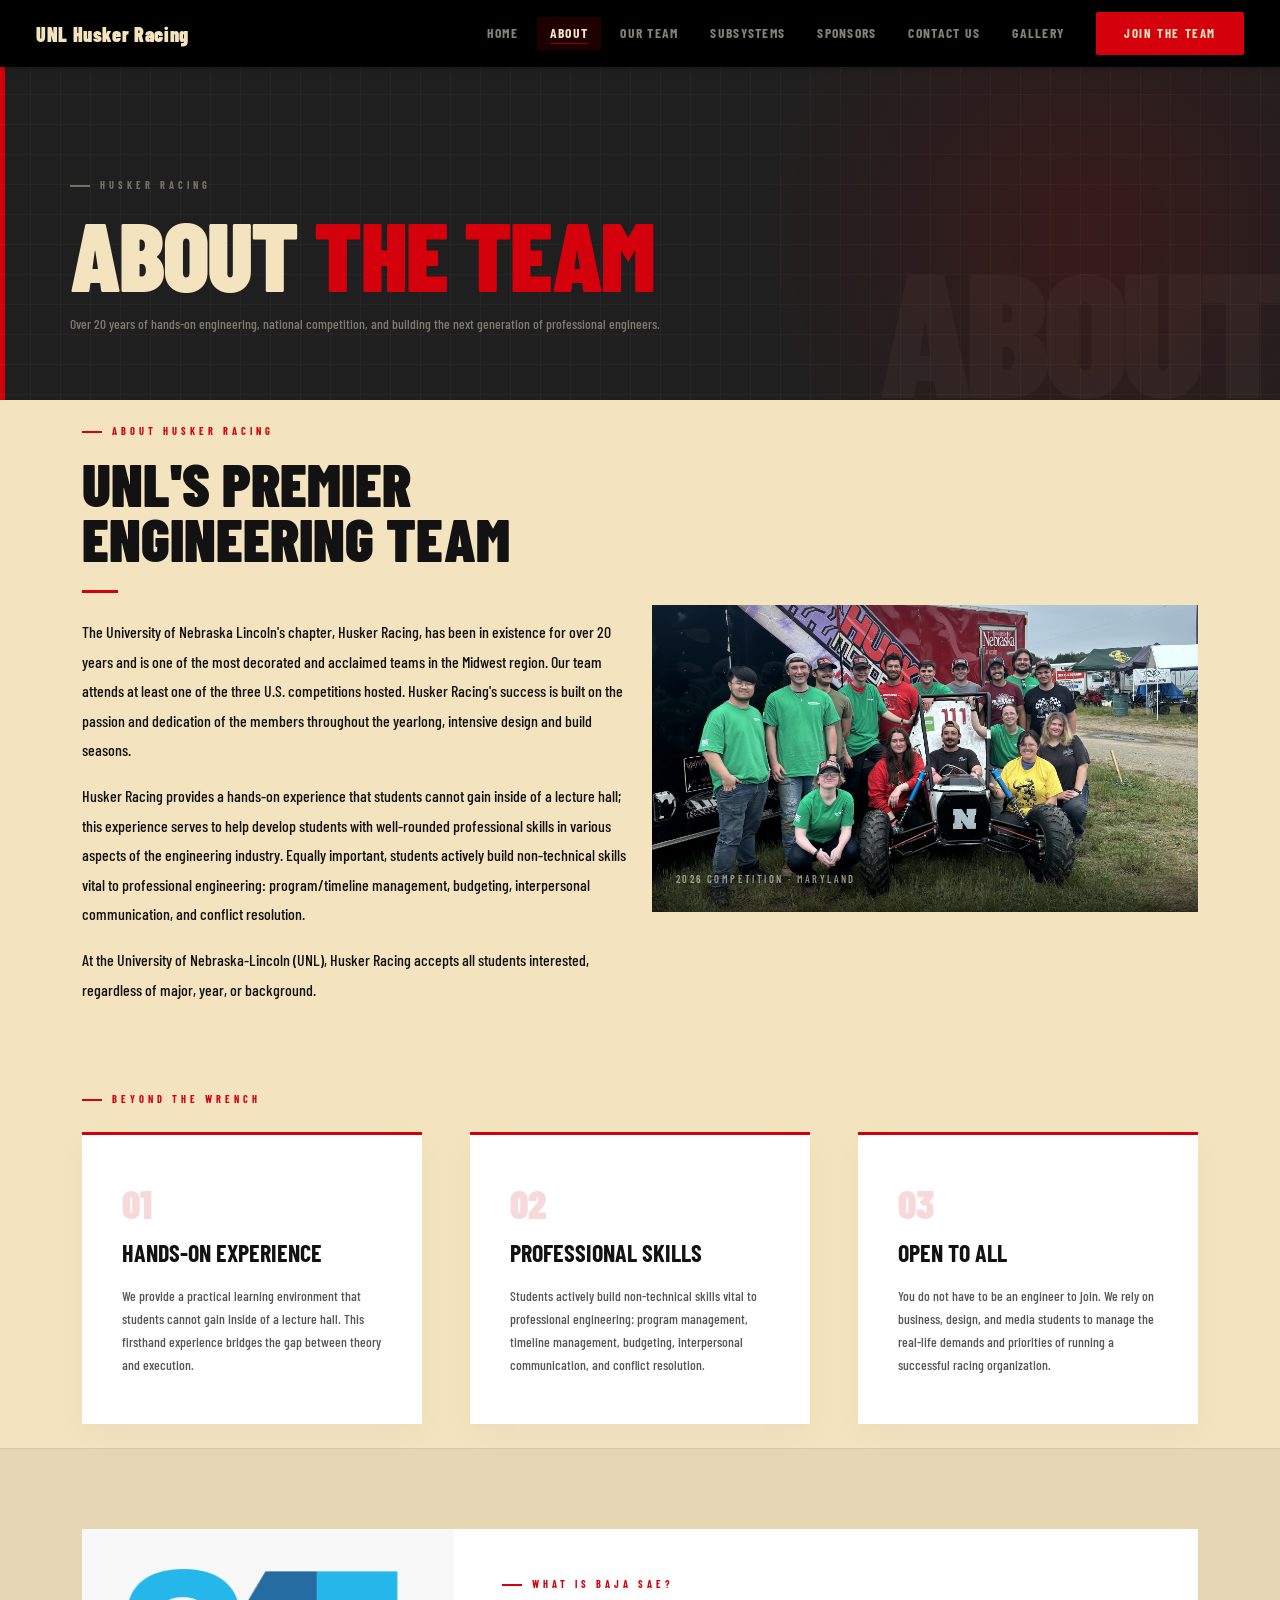
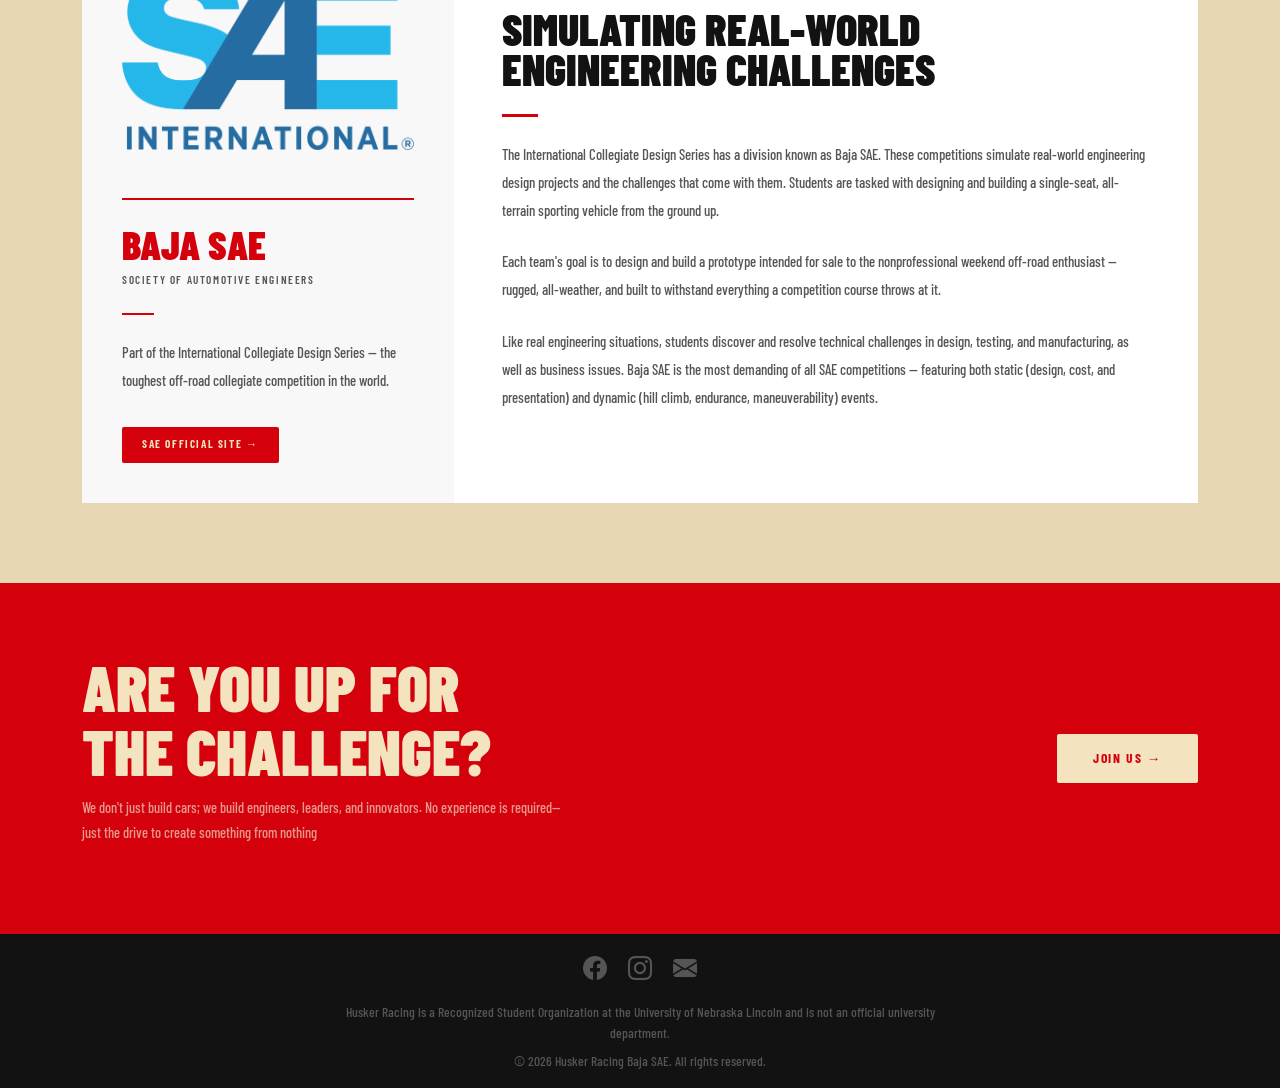
==== commit 6a1451a0: "Removed uneeded css and images" ====
--- a/about/index.html
+++ b/about/index.html
@@ -19,10 +19,7 @@
 
   <link rel="preload" as="image" href="../images/image-20250615-183707-6cdb8ff7.jpg">
 
-  <link rel="preconnect" href="https://fonts.googleapis.com">
-  <link rel="preconnect" href="https://fonts.gstatic.com" crossorigin>
-  <link href="https://fonts.googleapis.com/css2?family=Roboto+Condensed:wght@500&family=Squada+One&display=swap"
-    rel="stylesheet">
+  
   <link
     href="https://fonts.googleapis.com/css2?family=Barlow+Condensed:wght@400;600;700;900&family=Barlow:wght@400;500;600&display=swap"
     rel="stylesheet">
--- a/css/style.css
+++ b/css/style.css
@@ -3,18 +3,6 @@
    ========================================================================== */
 :root {
     /* General Colors */
-    --color-primary: oklch(0.55 0.22 27);
-    --color-primary-dark: oklch(0.45 0.20 27);
-    --color-primary-darker: oklch(0.42 0.21 27);
-    --color-secondary: oklch(1 0 0);
-    --color-background: oklch(0.95 0.04 85);
-    --color-dark: oklch(0.22 0 0);
-    --color-grey: oklch(0.70 0 0);
-    --color-black: oklch(0 0 0);
-    --color-gold: oklch(0.84 0.18 95);
-    --color-silver: oklch(0.78 0.02 250);
-    --color-bronze: oklch(0.62 0.14 65);
-    --color-light-grey: oklch(0.97 0.01 250);
 
     /* UNL Brand Tokens */
     --scarlet: oklch(0.54 0.23 27);
@@ -134,19 +122,6 @@
     color: var(--scarlet);
 }
 
-.btn-outline-husker {
-    color: var(--color-primary);
-    border-color: var(--color-primary);
-    background-color: transparent;
-    transition: all 0.3s ease;
-}
-
-.btn-outline-husker:hover,
-.btn-outline-husker:focus {
-    color: var(--color-secondary);
-    background-color: var(--color-primary);
-    border-color: var(--color-primary);
-}
 
 /* ==========================================================================
    3. Utilities & Backgrounds
@@ -287,7 +262,7 @@
     color: var(--cream) !important;
     background: rgba(204, 0, 0, 0.15);
     text-decoration: underline;
-    text-decoration-color: var(--color-primary-dark);
+    text-decoration-color: var(--scarlet-dk);
     text-underline-offset: 5px;
 }
 
@@ -356,18 +331,13 @@
 
 }
 
-@media (max-width: 480px) {
-    .navbar-brand {
-        font-size: 2rem;
-    }
-}
+
 
 /* ==========================================================================
    7. Page Headers & Hero
    ========================================================================== */
 
 
-/* Solid Hero (No Image) */
 .page-header {
     position: relative;
     overflow: hidden;
@@ -377,7 +347,6 @@
     flex-direction: column;
     justify-content: flex-end;
     padding-top: 58px;
-    /* Offset for fixed nav */
 }
 
 .page-header::after {
@@ -467,12 +436,12 @@
 
 .inner-container {
     position: relative;
-    display: inline-block; /* Wraps tightly around the image */
+    display: inline-block;
 }
 
 .inner-container img {
     display: block;
-    max-height: 400px; /* Limits the image height */
+    max-height: 400px; 
     width: auto;
     object-fit: contain;
 }
@@ -524,66 +493,9 @@
 /* ==========================================================================
    10. Components: Accordions, Team Cards, Gallery & Forms
    ========================================================================== */
-/* Accordions */
-
-/* Team Strip & Leader Cards */
-.team-strip {
-    background: var(--cream);
-    padding: 4.5rem 0;
-    border-top: 1px solid rgba(0, 0, 0, 0.07);
-}
-
-.leader-card {
-    position: relative;
-    overflow: hidden;
-    border-radius: 2px;
-}
-
-.leader-card img {
-    width: 100%;
-    aspect-ratio: 3/4;
-    object-fit: cover;
-    display: block;
-    filter: grayscale(15%);
-    transition: filter .3s, transform .4s;
-}
-
-.leader-card:hover img {
-    filter: grayscale(0%);
-    transform: scale(1.04);
-}
-
-.lc-info {
-    font-family: 'Barlow Condensed', sans-serif;
-    font-weight: 600;
-    position: absolute;
-    bottom: 0;
-    left: 0;
-    right: 0;
-    background: linear-gradient(to top, rgba(0, 0, 0, 0.98) 0%, transparent 100%);
-    padding: 1rem 0.9rem 0.85rem;
-}
-
-.lc-name {
-    font-family: 'Barlow Condensed', sans-serif;
-    color: var(--scarlet-dk);
-    font-weight: 700;
-    font-size: 1.3rem;
-    text-transform: uppercase;
-    line-height: 1.2;
-}
-
-.lc-role {
-    font-family: 'Barlow Condensed', sans-serif;
-    color: #fff;
-    font-size: 0.8rem;
-    margin-top: 0.2rem;
-}
-
-/* Gallery */
-
-
-/* Forms & Icons */
+
+
+
 .form-control.is-valid,
 .was-validated .form-control:valid,
 .was-validated .form-select:valid {
@@ -601,15 +513,11 @@
 }
 
 .icon.collapsed {
-    color: var(--color-secondary);
+    color: var(--cream);
     font-size: 1.5rem;
 }
 
-.icon.colapsed {
-    /* Typo matching original code */
-    color: var(--color-primary-dark);
-    font-size: 1.5rem;
-}
+
 
 /* ==========================================================================
    11. Join, Countdown & Misc Elements
@@ -648,33 +556,26 @@
     object-position: center;
 }
 
-.map-iframe {
-    max-width: 400px;
-    max-height: 300px;
-    width: calc(100vw - 15vw);
-    aspect-ratio: 4/3;
-    height: auto;
-}
 
 /* ==========================================================================
    12. Footer
    ========================================================================== */
 .site-footer {
-    background-color: var(--color-dark);
-    color: var(--color-grey);
+    background-color: var(--ink);
+    color: var(--mid);
     text-align: center;
     padding: 1rem;
 }
 
 .site-footer a.footer-icon {
-    color: var(--color-grey);
+    color: var(--mid);
     font-size: 1.5rem;
     text-decoration: none;
     transition: color 0.3s ease;
 }
 
 .site-footer a.footer-icon:hover {
-    color: var(--color-primary);
+    color: var(--scarlet);
 }
 
 /* ==========================================================================
@@ -737,24 +638,6 @@
     }
 }
 
-@keyframes floatIn {
-    to {
-        opacity: 1;
-        transform: translateY(0);
-    }
-}
-
-@keyframes slideIn {
-    from {
-        transform: translateY(-50%) translateX(-100%);
-        opacity: 0;
-    }
-
-    to {
-        transform: translateY(-50%) translateX(0);
-        opacity: 1;
-    }
-}
 
 @media (prefers-reduced-motion: no-preference) {
     .accordion-collapse {
@@ -786,7 +669,6 @@
 .value-num {
     font-family: 'Barlow Condensed', sans-serif;
     font-size: 2.5rem;
-    /* Standardized duplicate block sizes */
     font-weight: 900;
     color: rgba(204, 0, 0, 0.15);
     line-height: 1;
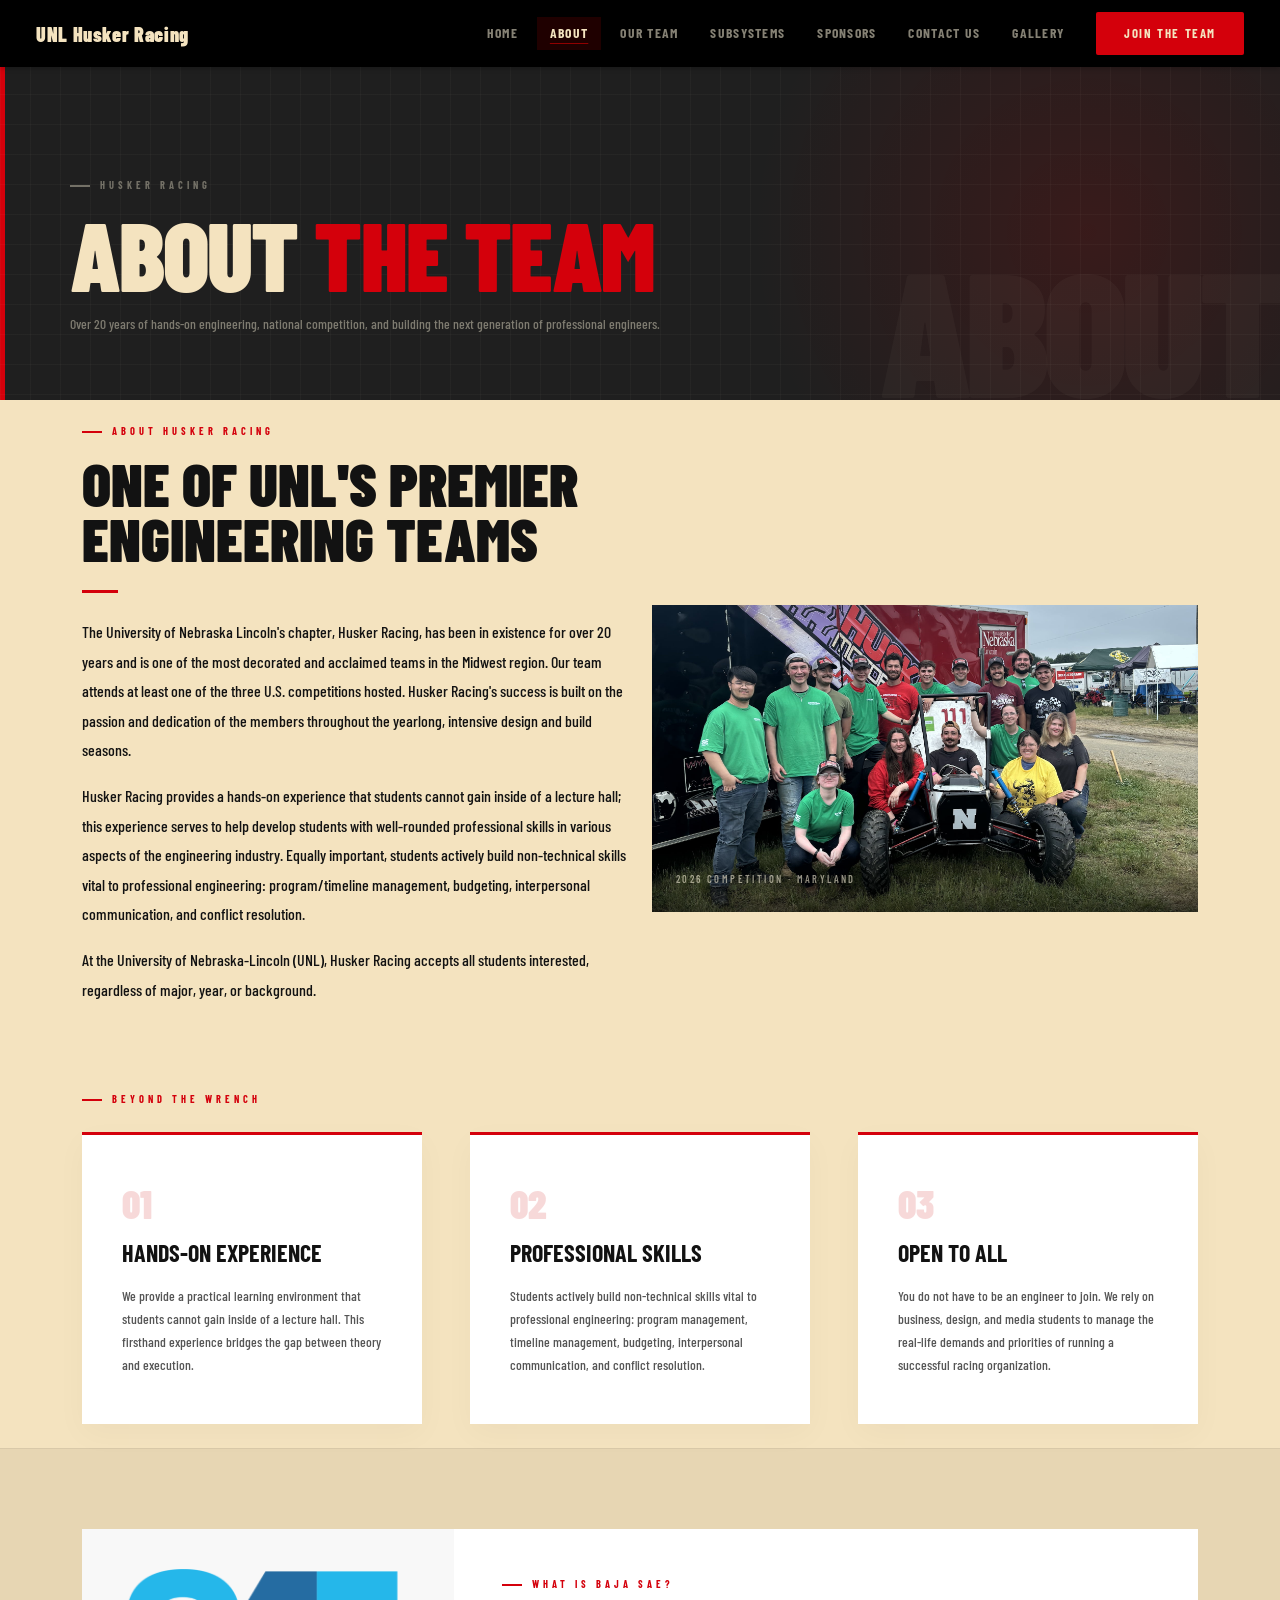
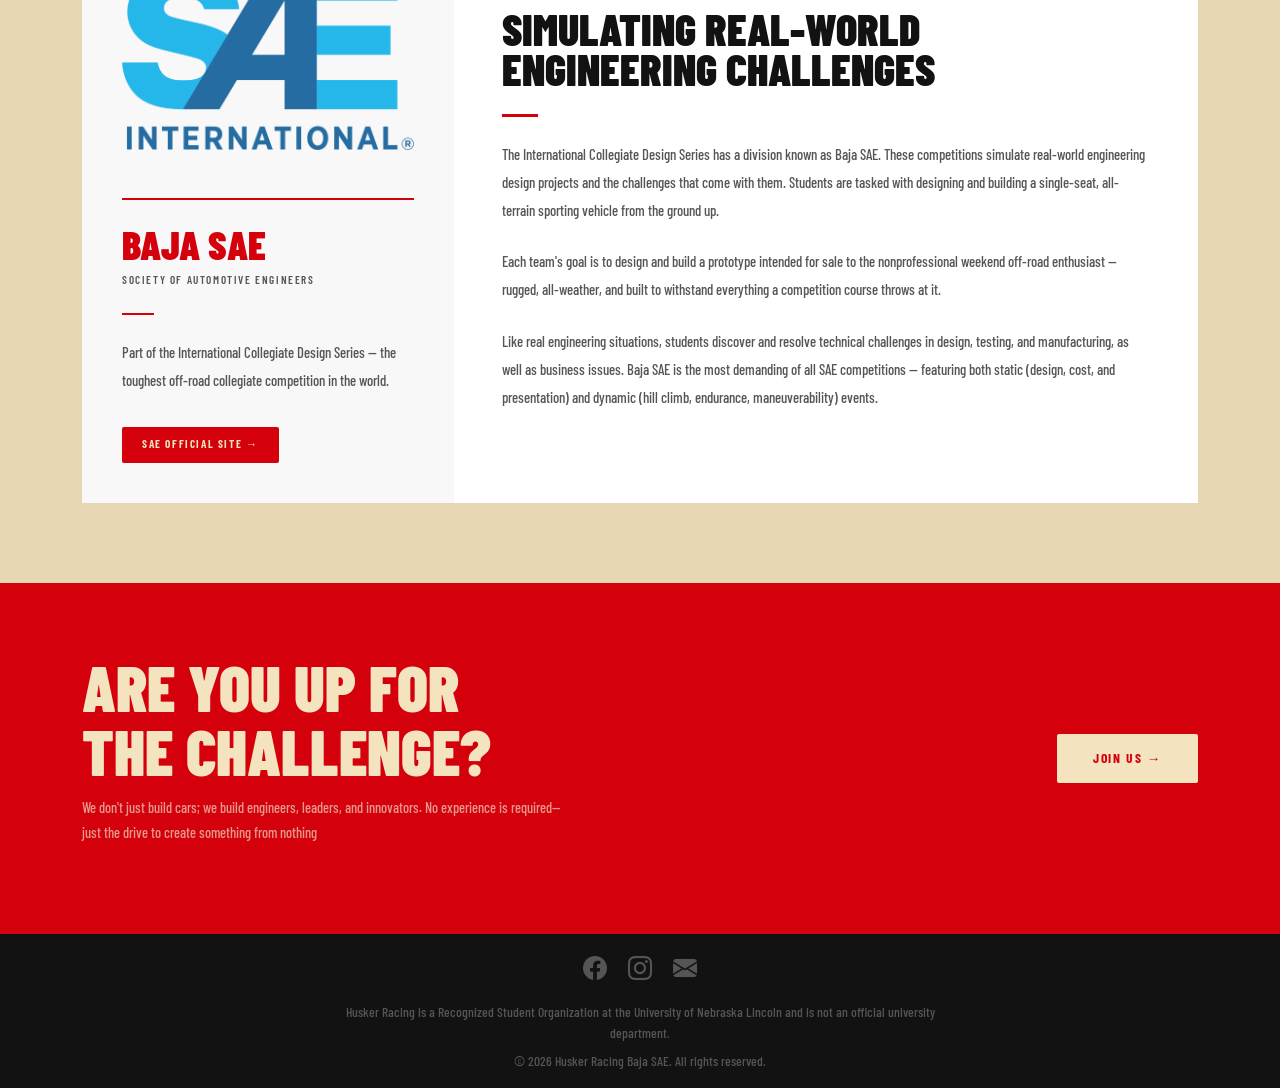
==== commit dbc876fe: "Updated about text" ====
--- a/about/index.html
+++ b/about/index.html
@@ -93,7 +93,7 @@
           <div class="col-lg-6 order-lg-1 ">
             <div class="section-content pt-sm-0">
               <div class="eyebrow mb-3">About Husker Racing</div>
-              <h2 class="display-condensed section-title mb-0">Unl's Premier<br>Engineering Team</h2>
+              <h2 class="display-condensed section-title mb-0">One of Unl's Premier<br>Engineering Teams</h2>
               <div class="rule-red my-4"></div>
               <p class="section-body">
                 The University of Nebraska Lincoln's chapter, Husker Racing, has been in existence for over 20
